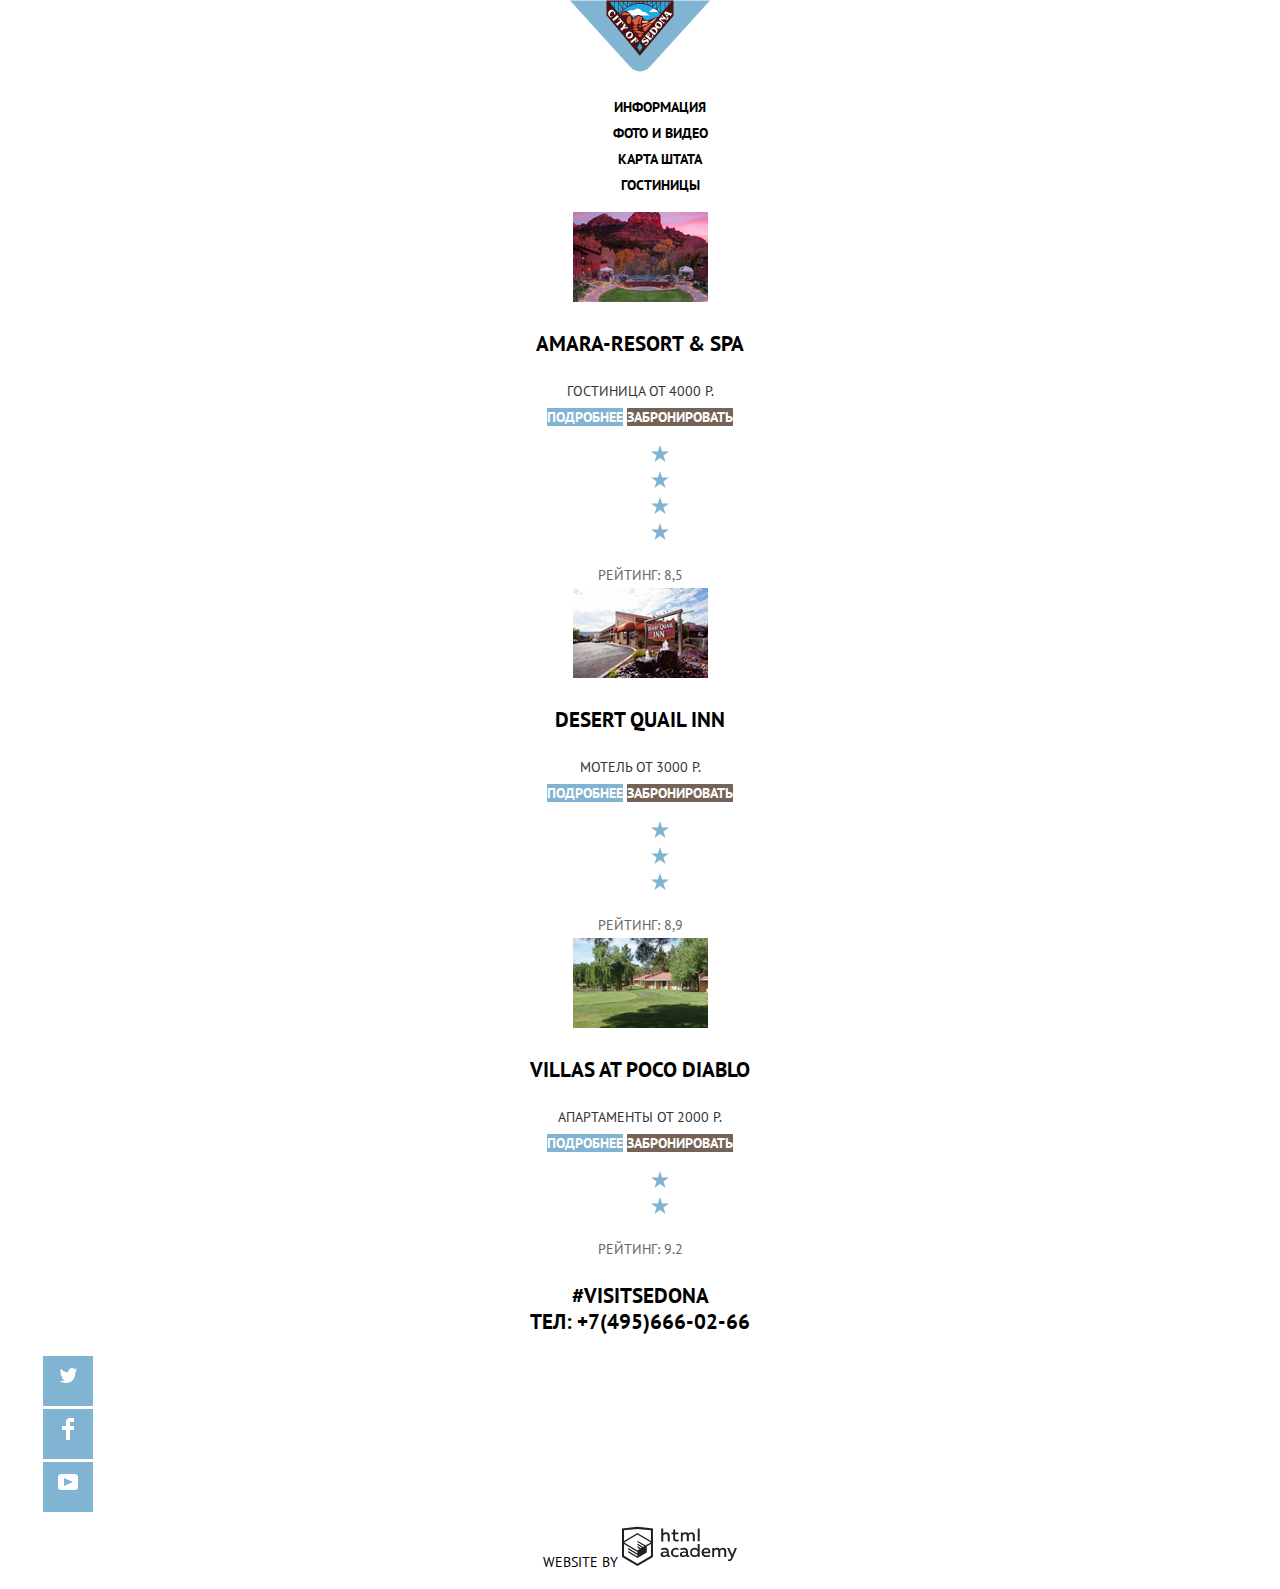
==== inner.html @ 113124f6 "Проба пера в стилях 4" ====
<!DOCTYPE html>
<html lang="ru">

<head>
  <meta charset="utf-8">
  <title>HTML Academy: Седона</title>
    <link href="https://fonts.googleapis.com/css?family=PT+Sans:400,700&display=swap&subset=cyrillic" rel="stylesheet">
    <link href="css/normalize.css" rel="stylesheet">
    <link href="css/style.css" rel="stylesheet">
</head>

<body class="hotels">
  <div>
    <!--Ограничение страницы по ширине и специального оформления-->
    <header>
      <nav class="navigation">
        <a href="index.html"><img src="img/logo-sedona.svg" width="140" height="72" alt="Логотип Седона"></a>
        <ul class="list-navigation">
          <li><a href="#">Информация</a></li>
          <li><a href="#">Фото и видео</a></li>
          <li><a href="#">Карта штата</a></li>
          <li><a href="">Гостиницы</a></li>
        </ul>
      </nav>
    </header>
    <main>
      <div>
        <article>
          <div>
            <img src="img/amara.jpg" width="135" height="90" alt="Amara-resort & spa">
          </div>
          <div>
            <h3 class="list-navigation name-size"><a href="#">Amara-resort & spa</a></h3>
            <div class="color-list">
              <span class="view">Гостиница</span>
              <span class="view">от 4000 Р.</span>
            </div>
            <div>
              <a href="" class="button results-button">Подробнее</a>
              <a href="" class="button brown-button results-button">Забронировать</a>
            </div>
          </div>
          <div>
            <ul class="stars">
              <li><img src="img/star.svg" width="18" height="17" alt="Звезда"></li>
              <li><img src="img/star.svg" width="18" height="17" alt="Звезда"></li>
              <li><img src="img/star.svg" width="18" height="17" alt="Звезда"></li>
              <li><img src="img/star.svg" width="18" height="17" alt="Звезда"></li>
            </ul>
            <span class="rating">Рейтинг: <span>8,5</span></span>
          </div>
        </article>
        <article>
          <div>
            <img src="img/desert.jpg" width="135" height="90" alt="Desert quail inn">
          </div>
          <div>
            <h3 class="list-navigation name-size"><a href="#">Desert quail inn</a></h3>
            <div class="color-list">
              <span class="view">Мотель</span>
              <span class="view">от 3000 Р.</span>
            </div>
            <div>
              <a href="" class="button results-button">Подробнее</a>
              <a href="" class="button brown-button results-button">Забронировать</a>
            </div>
          </div>
          <div>
            <ul class="stars">
              <li><img src="img/star.svg" width="18" height="17" alt="Звезда"></li>
              <li><img src="img/star.svg" width="18" height="17" alt="Звезда"></li>
              <li><img src="img/star.svg" width="18" height="17" alt="Звезда"></li>
            </ul>
            <span class="rating">Рейтинг: <span>8,9</span></span>
          </div>
        </article>
        <article>
          <div>
            <img src="img/villas.jpg" width="135" height="90" alt="Villas at Poco Diablo">
          </div>
          <div>
            <h3 class="list-navigation name-size"><a href="#">Villas at Poco Diablo</a></h3>
            <div class="color-list">
              <span class="view">Апартаменты</span>
              <span class="view">от 2000 Р.</span>
            </div>
            <div>
              <a href="" class="button results-button">Подробнее</a>
              <a href="" class="button brown-button results-button">Забронировать</a>
            </div>
          </div>
          <div>
            <ul class="stars">
              <li><img src="img/star.svg" width="18" height="17" alt="Звезда"></li>
              <li><img src="img/star.svg" width="18" height="17" alt="Звезда"></li>
            </ul>
            <span class="rating">Рейтинг: <span>9.2</span></span>
          </div>
        </article>
      </div>
    </main>
    <footer>
      <p class="main-footer">
        #Visitsedona<br>
        Тел: +7(495)666-02-66
      </p>
      <ul class ="social-footer">
        <li class="button-social"><a href=""><img src="img/twitter.svg" width="17" height="15" alt="Twitter"></a></li>
        <!--Twitter-->
        <li class="button-social"><a href=""><img src="img/fb-icon.svg" width="12" height="22" alt="Facebook"></a></li>
        <!--Facebook-->
        <li class="button-social"><a href=""><img src="img/youtube.svg" width="20" height="16" alt="YouTube"></a></li>
        <!--YouTube-->
      </ul>
      <p>
        Website by
        <a href="https://htmlacademy.ru/intensive/htmlcss"><img src="img/logo-htmlacademy.svg" width="115" height="41" alt="HTML Academy"></a>
      </p>
    </footer>
  </div>
</body>

</html>
---- css/style.css ----
body {
  margin: 0;
  padding: 0;

  font-family: "PT Sans", Arial, sans-serif;
  font-size: 14px;
  font-weight: normal;
  color: #000;
  line-height: 26px;
  text-align: center;
  text-transform: uppercase;




}
.background{
  background-color: #fff;
  background-image: url("../img/fon.jpg");
  background-position: top center;
  background-repeat: no-repeat;
}
a {
  text-decoration: none;
}

.button {
  color: #fff;
  text-transform: uppercase;

  border: none;
  background-color: #81b3d2;
}

.button:hover,
.button:focus {
  background-color: #669ec0;
}

.button:active {
  color: rgba(255, 255, 255, 0.3);

  background-color: #5496bd;
}

.navigation {
  font-weight: bold;

  background-color: #ffffff;
}

.list-navigation {
  list-style: none;
}

.list-navigation a {
  color: #000;
}

.list-navigation a:hover,
.list-navigation a:focus {
  color: #81b3d2;
}

.list-navigation a:active {
  color: rgba(0, 0, 0, 0.3);
}

.advantage-description {
  color: #333;
  background-color: #ffffff;
}

.main-description {
  color: #000;
  line-height: 26px;
  font-size: 21px;
  font-weight: bold;
}

.main-map {
  font-size: 30px;
  font-weight: bold;
  line-height: 36px;
}

.select-map {
  line-height: 24px;
  color: #333;
}

.button-map {
  font-size: 21px;
  font-weight: bold;
}
.button-size button {
    font: inherit;

 border: none;
 font-weight: bold;
 color: #a9a9a9;
}

.search-button-map {
  background-color: #766357;
}

.search-button-map:hover,
.search-button-map:focus {
  background-color: #604e43;
}

.search-button-map:active {
  color: rgba(255, 255, 255, 0.3);

  background-color: #503e33;
}

.search-form {
  font-weight: bold;
  text-align: left;
}

.search-form input {
  font: inherit;

  border: none;
  background-color: #f2f2f2;
}

.search-form input:hover {
  background-color: #ebebeb;
}

.search-form input:focus {
  outline: none;
  border: 2px solid #e5e5e5;

  background-color: #fff;
}


 .social-footer {
    text-align: center;
}
.social-footer img{
    vertical-align: middle;
}
  .social-footer ul {
    list-style: none;
}

.button-social {
  width: 40px;
  height: 40px;
  margin: 3px;
  padding: 5px;

  list-style: none;
  color: #ffffff;
  background-color: #81b3d2;
}

.button-social:hover {
 background-color: #669ec0;
}
.button-social:active {
 background-color: #5496bd;
 color: #88b6d1;
}

.main-footer{
  font-size: 21px;
  font-weight: bold;
}


/* Каталог */

.hotels {
  background-color: #ffffff;
  background-image: none;
}

.rating {
  color: #666666;
}

.results-button {
  font-weight: bold;
  line-height: 21px;
}

.brown-button {
  background-color: #766357;
}

.brown-button:hover,
.brown-button:focus {
  background-color: #604e43;
}

.brown-button:active {
  color: rgba(255, 255, 255, 0.3);

  background-color: #503e33;
}

.stars {
  list-style: none;
}

.name-size {
  font-size: 21px;
  font-weight: bold;
}

.view {
  color: #333333;
}
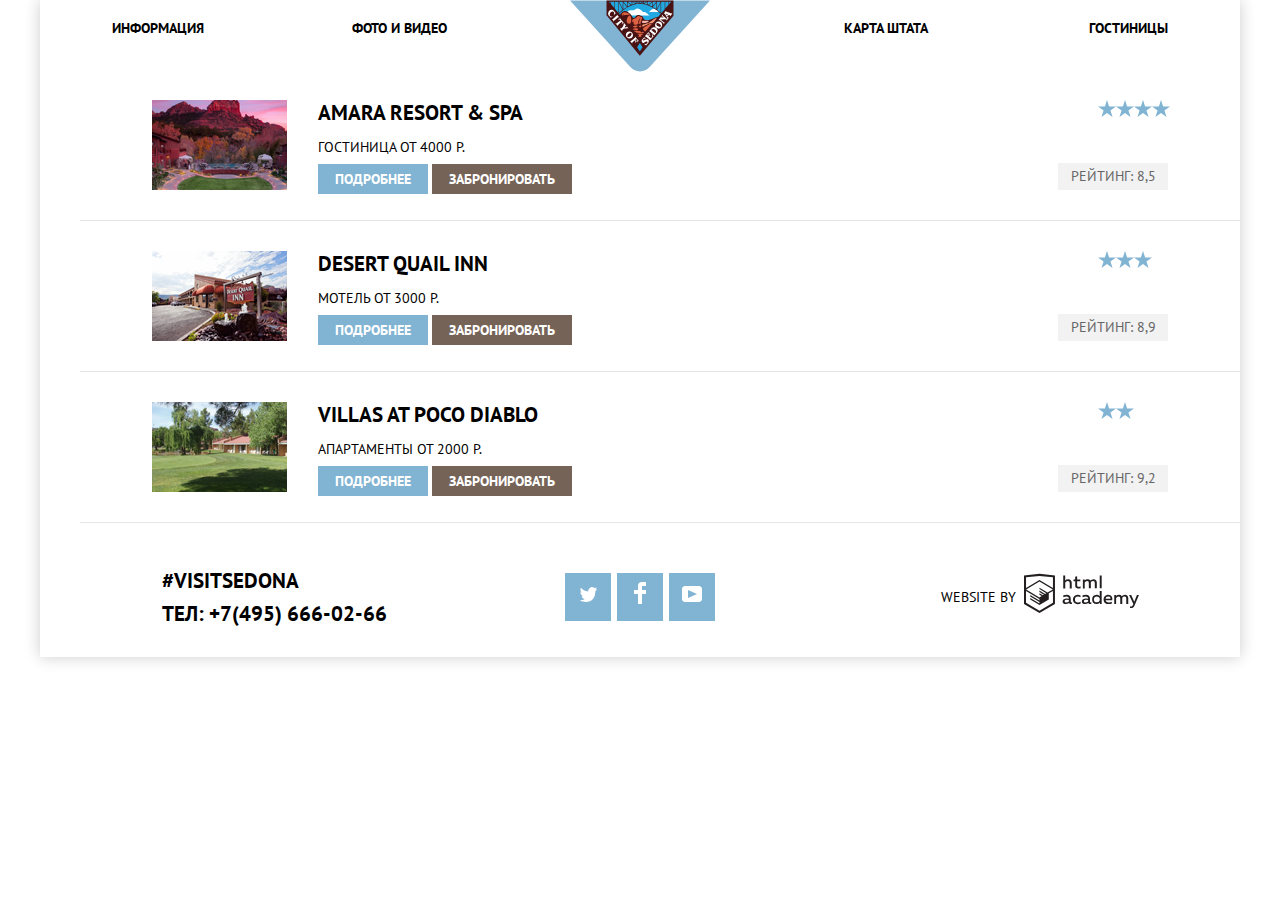
==== commit 4eb3a010: "Пробо пера в сетке" ====
--- a/inner.html
+++ b/inner.html
@@ -9,102 +9,121 @@
     <link href="css/style.css" rel="stylesheet">
 </head>
 
-<body class="hotels">
-  <div>
+<body>
+  <div class="container">
     <!--Ограничение страницы по ширине и специального оформления-->
-    <header>
+    <header class="main-header">
       <nav class="navigation">
-        <a href="index.html"><img src="img/logo-sedona.svg" width="140" height="72" alt="Логотип Седона"></a>
+        <a class="header-logo" href="index.html">
+          <img src="img/logo-sedona.svg" width="140" height="72" alt="Логотип Седона">
+        </a>
         <ul class="list-navigation">
-          <li><a href="#">Информация</a></li>
-          <li><a href="#">Фото и видео</a></li>
-          <li><a href="#">Карта штата</a></li>
-          <li><a href="">Гостиницы</a></li>
+          <li class="navigation-item"><a href="#">Информация</a></li>
+          <li class="navigation-item"><a href="#">Фото и видео</a></li>
+          <li class="navigation-item navigation-item__right"><a href="#">Карта штата</a></li>
+          <li class="navigation-item navigation-item__right"><a href="">Гостиницы</a></li>
         </ul>
       </nav>
     </header>
-    <main>
-      <div>
-        <article>
-          <div>
-            <img src="img/amara.jpg" width="135" height="90" alt="Amara-resort & spa">
-          </div>
-          <div>
-            <h3 class="list-navigation name-size"><a href="#">Amara-resort & spa</a></h3>
-            <div class="color-list">
-              <span class="view">Гостиница</span>
-              <span class="view">от 4000 Р.</span>
-            </div>
-            <div>
-              <a href="" class="button results-button">Подробнее</a>
-              <a href="" class="button brown-button results-button">Забронировать</a>
-            </div>
-          </div>
-          <div>
-            <ul class="stars">
-              <li><img src="img/star.svg" width="18" height="17" alt="Звезда"></li>
-              <li><img src="img/star.svg" width="18" height="17" alt="Звезда"></li>
-              <li><img src="img/star.svg" width="18" height="17" alt="Звезда"></li>
-              <li><img src="img/star.svg" width="18" height="17" alt="Звезда"></li>
-            </ul>
-            <span class="rating">Рейтинг: <span>8,5</span></span>
-          </div>
-        </article>
-        <article>
-          <div>
-            <img src="img/desert.jpg" width="135" height="90" alt="Desert quail inn">
-          </div>
-          <div>
-            <h3 class="list-navigation name-size"><a href="#">Desert quail inn</a></h3>
-            <div class="color-list">
-              <span class="view">Мотель</span>
-              <span class="view">от 3000 Р.</span>
-            </div>
-            <div>
-              <a href="" class="button results-button">Подробнее</a>
-              <a href="" class="button brown-button results-button">Забронировать</a>
-            </div>
-          </div>
-          <div>
-            <ul class="stars">
-              <li><img src="img/star.svg" width="18" height="17" alt="Звезда"></li>
-              <li><img src="img/star.svg" width="18" height="17" alt="Звезда"></li>
-              <li><img src="img/star.svg" width="18" height="17" alt="Звезда"></li>
-            </ul>
-            <span class="rating">Рейтинг: <span>8,9</span></span>
-          </div>
-        </article>
-        <article>
-          <div>
-            <img src="img/villas.jpg" width="135" height="90" alt="Villas at Poco Diablo">
-          </div>
-          <div>
-            <h3 class="list-navigation name-size"><a href="#">Villas at Poco Diablo</a></h3>
-            <div class="color-list">
-              <span class="view">Апартаменты</span>
-              <span class="view">от 2000 Р.</span>
-            </div>
-            <div>
-              <a href="" class="button results-button">Подробнее</a>
-              <a href="" class="button brown-button results-button">Забронировать</a>
-            </div>
-          </div>
-          <div>
-            <ul class="stars">
-              <li><img src="img/star.svg" width="18" height="17" alt="Звезда"></li>
-              <li><img src="img/star.svg" width="18" height="17" alt="Звезда"></li>
-            </ul>
-            <span class="rating">Рейтинг: <span>9.2</span></span>
-          </div>
-        </article>
-      </div>
-    </main>
-    <footer>
-      <p class="main-footer">
-        #Visitsedona<br>
-        Тел: +7(495)666-02-66
-      </p>
-      <ul class ="social-footer">
+
+    <main class="hotels-main">
+
+      <section class="hotels">
+          <ul class="hotel-list">
+            <li class="hotel-item">
+              <div class="hotel-info-left">
+                <img src="img/amara.jpg" width="135" height="90" alt="Фото гостиницы «Amara Resort & Spa»">
+                <div class="hotel-item-info">
+                  <a class="hotel-name" href="#">
+                    <h3 class="hotel-item-head">Amara Resort & Spa</h3>
+                  </a>
+                  <div class="hotel-item-details">
+                    <span class="hotel-type">Гостиница <span>От 4000 Р.</span></span>
+
+                  </div>
+                  <div class="hotel-item-btns">
+                    <a class="hotel-details" href="#">Подробнее</a>
+                    <a class="hotel-book" href="#">Забронировать</a>
+                  </div>
+                </div>
+              </div>
+              <div class="hotel-item-rate">
+                <div class="star-range star-ammount_four">
+                  <ul class="stars">
+                    <li><img src="img/star.svg" width="18" height="17" alt="Звезда"></li>
+                    <li><img src="img/star.svg" width="18" height="17" alt="Звезда"></li>
+                    <li><img src="img/star.svg" width="18" height="17" alt="Звезда"></li>
+                    <li><img src="img/star.svg" width="18" height="17" alt="Звезда"></li>
+                  </ul>
+                </div>
+                <span class="raiting">Рейтинг: 8,5</span>
+              </div>
+            </li>
+            <li class="hotel-item">
+              <div class="hotel-info-left">
+                <img src="img/desert.jpg" width="135" height="90" alt="Фото мотеля «Desert Quail Inn»">
+                <div class="hotel-item-info">
+                  <a class="hotel-name" href="hotel-info/desert-quail-inn.html">
+                    <h3 class="hotel-item-head">Desert Quail Inn</h3>
+                  </a>
+                  <div class="hotel-item-details">
+                    <span class="hotel-type">Мотель <span>От 3000 Р.</span></span>
+
+                  </div>
+                  <div class="hotel-item-btns">
+                    <a class="hotel-details" href="hotel-info/desert-quail-inn.html">Подробнее</a>
+                    <a class="hotel-book" href="hotel-booking.html">Забронировать</a>
+                  </div>
+                </div>
+              </div>
+              <div class="hotel-item-rate">
+                <div class="star-range star-ammount_three">
+                  <ul class="stars">
+                    <li><img src="img/star.svg" width="18" height="17" alt="Звезда"></li>
+                    <li><img src="img/star.svg" width="18" height="17" alt="Звезда"></li>
+                    <li><img src="img/star.svg" width="18" height="17" alt="Звезда"></li>
+                  </ul>
+                </div>
+                <span class="raiting">Рейтинг: 8,9</span>
+              </div>
+            </li>
+            <li class="hotel-item">
+              <div class="hotel-info-left">
+                <img src="img/villas.jpg" width="135" height="90" alt="Фото мотеля «Villas at Poco Diablo»">
+                <div class="hotel-item-info">
+                  <a class="hotel-name" href="hotel-info/villas-at-poco-diablo.html">
+                    <h3 class="hotel-item-head">Villas at Poco Diablo</h3>
+                  </a>
+                  <div class="hotel-item-details">
+                    <span class="hotel-type">Апартаменты <span>От 2000 Р.</span></span>
+
+                  </div>
+                  <div class="hotel-item-btns">
+                    <a class="hotel-details" href="hotel-info/villas-at-poco-diablo.html">Подробнее</a>
+                    <a class="hotel-book" href="hotel-booking.html">Забронировать</a>
+                  </div>
+                </div>
+              </div>
+              <div class="hotel-item-rate">
+                <div class="star-range star-ammount_two">
+                  <ul class="stars">
+                    <li><img src="img/star.svg" width="18" height="17" alt="Звезда"></li>
+                    <li><img src="img/star.svg" width="18" height="17" alt="Звезда"></li>
+                  </ul>
+                </div>
+                <span class="raiting">Рейтинг: 9,2</span>
+              </div>
+            </li>
+          </ul>
+        </section>
+      </main>
+
+    <footer class="main-footer">
+      <div class="main-footer-item main-footer-contacts">
+          <span class="footer-hashtag">#visitSEDONA</span>
+          <p class="footer-text">Тел: +7(495) 666-02-66</p>
+        </div>
+      <ul class="main-footer-item main-footer-social">
         <li class="button-social"><a href=""><img src="img/twitter.svg" width="17" height="15" alt="Twitter"></a></li>
         <!--Twitter-->
         <li class="button-social"><a href=""><img src="img/fb-icon.svg" width="12" height="22" alt="Facebook"></a></li>
@@ -112,10 +131,10 @@
         <li class="button-social"><a href=""><img src="img/youtube.svg" width="20" height="16" alt="YouTube"></a></li>
         <!--YouTube-->
       </ul>
-      <p>
-        Website by
-        <a href="https://htmlacademy.ru/intensive/htmlcss"><img src="img/logo-htmlacademy.svg" width="115" height="41" alt="HTML Academy"></a>
-      </p>
+      <div class="main-footer-item">
+        <p>Website by</p>
+        <a href="https://htmlacademy.ru/intensive/htmlcss"><img class="creator-logo" src="img/logo-htmlacademy.svg" width="115" height="41" alt="HTML Academy"></a>
+      </div>
     </footer>
   </div>
 </body>
--- a/css/style.css
+++ b/css/style.css
@@ -9,48 +9,111 @@
   line-height: 26px;
   text-align: center;
   text-transform: uppercase;
-
-
-
-
-}
+}
+
+*,
+*::before,
+*::after {
+ box-sizing: border-box;
+}
+
+.visually-hidden,
+.visually-hidden:not(:focus):not(:active),
+input[type="radio"].visually-hidden,
+input[type="checkbox"].visually-hidden {
+  position: absolute;
+
+  width: 1px;
+  height: 1px;
+  margin: -1px;
+  border: 0;
+  padding: 0;
+
+  clip-path: inset(100%);
+  clip: rect(0 0 0 0);
+  overflow: hidden;
+}
+
 .background{
+  position: relative;
+  width: 1200px;
+  height: 510px;
+  padding-top: 76px;
+  margin-bottom: 52px;
+  text-align: center;
   background-color: #fff;
   background-image: url("../img/fon.jpg");
   background-position: top center;
   background-repeat: no-repeat;
 }
+
+.background::after {
+  content: """";
+  position: absolute;
+  bottom: -4px;
+  left: 0px;
+
+  width: 1200px;
+  height: 60px;
+  background-image: url("../img/intro-mask1.svg");
+}
 a {
   text-decoration: none;
 }
 
-.button {
-  color: #fff;
+button.search-form-btn {
+  min-height: 58px;
+  padding: 16px;
+  margin-top: 54px;
+  outline: 0;
+  font-size: 21px;
+  line-height: 26px;
   text-transform: uppercase;
-
+  font-weight: bold;
   border: none;
+  color: #ffffff;
   background-color: #81b3d2;
 }
 
-.button:hover,
-.button:focus {
+button.search-form-btn:hover {
   background-color: #669ec0;
 }
-
-.button:active {
+button.search-form-btn:active,
+button.search-form-btn:focus {
   color: rgba(255, 255, 255, 0.3);
-
   background-color: #5496bd;
 }
 
 .navigation {
-  font-weight: bold;
-
+  min-height: 56px;
+  margin: 0;
+  padding: 0;
+  text-transform: uppercase;
+  font-weight: bold;
   background-color: #ffffff;
 }
 
 .list-navigation {
+  display: flex;
+  margin: 0;
+  padding: 0 72px;
+
   list-style: none;
+}
+
+.navigation-item {
+  width: 240px;
+  padding: 15px 0;
+
+  text-align: left;
+}
+
+.navigation-item:nth-child(2) {
+  margin-right: 96px;
+}
+
+.navigation-item__right {
+  text-align: right;
 }
 
 .list-navigation a {
@@ -66,35 +129,53 @@
   color: rgba(0, 0, 0, 0.3);
 }
 
+.main-index {
+  text-align: center;
+
+  background-color: #ffffff;
+}
+
 .advantage-description {
   color: #333;
   background-color: #ffffff;
+  margin-bottom: 60px;
 }
 
 .main-description {
-  color: #000;
-  line-height: 26px;
+  width: 636px;
+  margin: 0 auto 27px;
+  padding: 0 15px;
+  text-align: center;
+  text-transform: uppercase;
+  color: #000000;
+  line-height: 21px;
   font-size: 21px;
   font-weight: bold;
+}
+
+.text-features {
+  margin-bottom: 58px;
 }
 
 .main-map {
   font-size: 30px;
   font-weight: bold;
   line-height: 36px;
+  text-align: center;
+  text-transform: uppercase;
+  color: #000000;
+  background-color: #ffffff;
 }
 
 .select-map {
   line-height: 24px;
   color: #333;
-}
-
-.button-map {
-  font-size: 21px;
-  font-weight: bold;
-}
+  margin-bottom: 52px;
+}
+
+
 .button-size button {
-    font: inherit;
+font: inherit;
 
  border: none;
  font-weight: bold;
@@ -102,7 +183,18 @@
 }
 
 .search-button-map {
+  width: 568px;
+  padding: 30px 0;
+
+  font-size: 21px;
+  line-height: 26px;
+  font-family: "PT Sans", Arial, sans-serif;
+  font-weight: bold;
+  text-transform: uppercase;
+
+  color: #ffffff;
   background-color: #766357;
+  border: none;
 }
 
 .search-button-map:hover,
@@ -117,13 +209,58 @@
 }
 
 .search-form {
-  font-weight: bold;
-  text-align: left;
-}
+  color: #000000;
+  font-weight: bold;
+
+  background-color: #ffffff;
+  box-shadow: 0 7px 15px 0px rgba(0, 1, 1, 0.15);
+
+  display: flex;
+  flex-direction: column;
+  width: 568px;
+  min-height: 395px;
+  margin: 0 auto;
+  padding: 55px;
+}
+
+.form-item-wrapper {
+  display: flex;
+  justify-content: space-between;
+  align-items: center;
+  margin-bottom: 29px;
+}
+
+.form-item-wrapper:last-of-type {
+  margin-bottom: 0;
+}
+
+.form-persons-wrapper {
+  display: flex;
+  justify-content: space-between;
+  align-items: center;
+  width: 226px;
+}
+
+.persons-wrapper-children {
+  width: 180px;
+}
+
+.hotel-date,
+.hotel-persons {
+  width: 346px;
+  min-height: 38px;
+  padding: 6px 12px;
+}
+
+.hotel-persons {
+  width: 114px;
+
+  text-align: center;
+}
+
 
 .search-form input {
   font: inherit;
-
   border: none;
   background-color: #f2f2f2;
 }
@@ -139,74 +276,291 @@
   background-color: #fff;
 }
 
-
- .social-footer {
-    text-align: center;
-}
-.social-footer img{
-    vertical-align: middle;
-}
-  .social-footer ul {
-    list-style: none;
-}
+.index-search__minus-btn {
+  position: absolute;
+  left: 14px;
+
+  margin: 0;
+  padding: 0;
+  border: 0;
+
+  line-height: 33px;
+  font-size: 37px;
+  letter-spacing: -2px;
+  color: #a9a9a9;
+  background: transparent;
+}
+
+.index-search__plus-btn {
+  position: absolute;
+  right: 14px;
+
+  margin: 0;
+  padding: 0;
+  border: 0;
+
+  line-height: 37px;
+  font-weight: bold;
+  font-size: 22px;
+  letter-spacing: -2px;
+  color: #a9a9a9;
+  background: transparent;
+}
+
+.index-search__minus-btn:hover,
+.index-search__minus-btn:focus,
+.index-search__plus-btn:hover,
+.index-search__plus-btn:focus {
+  color: #000000;
+
+  outline: none;
+  cursor: pointer;
+}
+
+.index-search__guests {
+  position: relative;
+}
+
+.index-search__minus-btn:active,
+.index-search__plus-btn:active {
+  color: #81b3d2;
+}
+
 
 .button-social {
-  width: 40px;
-  height: 40px;
-  margin: 3px;
-  padding: 5px;
-
-  list-style: none;
-  color: #ffffff;
+  display: flex;
+  justify-content: center;
+  align-items: center;
+  width: 46px;
+  height: 48px;
+  margin-right: 6px;
+
   background-color: #81b3d2;
+}
+
+.button-social:last-child {
+ margin: 0;
 }
 
 .button-social:hover {
  background-color: #669ec0;
 }
+
 .button-social:active {
  background-color: #5496bd;
  color: #88b6d1;
 }
 
+.button-social:active img {
+  opacity: 30%;
+}
+
 .main-footer{
+ display: flex;
+  justify-content: space-between;
+  align-items: center;
+  min-height: 120px;
+
+  color: #000000;
+
+  background-color: rgba(255, 255, 255, 0.9);
+}
+
+.main-footer-item {
+  display: flex;
+  justify-content: center;
+  align-items: center;
+  width: 400px;
+}
+
+.main-footer-contacts {
+  flex-direction: column;
+  align-items: baseline;
+  padding-left: 122px;
+}
+
+.footer-hashtag,
+.footer-text {
+  padding: 0;
+  margin: 0;
+
   font-size: 21px;
-  font-weight: bold;
-}
-
+  line-height: 33px;
+  font-weight: bold;
+}
+
+
+.main-footer-social {
+  margin: 0;
+  padding: 0;
+
+  list-style: none;
+}
+
+.creator-logo {
+  fill: #000000;
+  width: 115px;
+  height: 41px;
+  margin-left: 8px;
+}
+
+.creator-logo:hover,
+.creator-logo:focus {
+  fill: #81b3d2;
+}
+
+.creator-logo:active{
+  fill: #bdbbbc;
+}
 
 /* Каталог */
 
+
+.hotel-info-left {
+  display: flex;
+  justify-content: space-between;
+
+  width: 710px;
+}
+
+.hotel-item {
+  display: flex;
+  justify-content:space-between;
+  align-items: flex-start;
+  min-height: 150px;
+  padding: 30px 72px;
+
+  font-size: 14px;
+  line-height: 21px;
+
+  border-bottom: 1px solid #e5e5e5;
+  background-color: #ffffff;
+}
+
+.hotel-item-btns{
+  position: relative;
+  left: -145px;
+
+}
+
+.hotel-item-info {
+  display: flex;
+  flex-direction: column;
+  justify-content: space-between;
+  width: 544px;
+  min-height: 90px;
+}
+
+.hotel-item {
+  display: flex;
+  justify-content:space-between;
+  align-items: flex-start;
+  min-height: 150px;
+  padding: 30px 72px;
+
+  font-size: 14px;
+  line-height: 21px;
+
+  border-bottom: 1px solid #e5e5e5;
+  background-color: #ffffff;
+}
+
 .hotels {
   background-color: #ffffff;
   background-image: none;
 }
 
-.rating {
+.hotel-name,
+.hotel-item-head {
+  width: 100%;
+  margin: 0;
+  padding: 0;
+  display: flex;
+  font-size: 21px;
+  line-height: 26px;
+  color: #000000;
+  font-weight: bold;
+
+}
+
+.hotel-name:hover,
+.hotel-item-head:hover {
+  color: #81b3d2;
+}
+
+.hotel-name:active,
+.hotel-item-head:active {
+  color: rgba(0, 0, 0, 0.3);
+}
+
+.hotel-item-details {
+  width: 100%;
+  display: flex;
+}
+
+
+.hotel-details,
+.hotel-book {
+  width: 110px;
+  padding: 6px 17px;
+  font-size: 14px;
+  line-height: 21px;
+  color: #ffffff;
+  font-weight: bold;
+
+  background-color: #81b3d2;
+}
+
+
+.hotel-details:hover {
+  background-color: #669ec0;
+}
+
+.hotel-details:active {
+  color: rgba(255, 255, 255, 0.3);
+
+  background-color: #5496bd;
+}
+
+.hotel-book {
+  width: 142px;
+  background-color: #766357;
+}
+
+.hotel-book:hover {
+  background-color: #604e43;
+}
+
+.hotel-book:active {
+  color: rgba(255, 255, 255, 0.3);
+
+  background-color: #503e33;
+}
+
+.hotel-item-rate {
+  display: flex;
+  flex-direction: column;
+  justify-content: space-between;
+  width: 110px;
+  height: 90px;
+}
+
+.raiting {
+  width: 110px;
+  min-height: 27px;
+  padding: 3px 0;
+
+  font-size: 14px;
+  line-height: 21px;
+  text-align: center;
   color: #666666;
-}
-
-.results-button {
-  font-weight: bold;
-  line-height: 21px;
-}
-
-.brown-button {
-  background-color: #766357;
-}
-
-.brown-button:hover,
-.brown-button:focus {
-  background-color: #604e43;
-}
-
-.brown-button:active {
-  color: rgba(255, 255, 255, 0.3);
-
-  background-color: #503e33;
-}
+
+  background-color: #f2f2f2;
+}
+
 
 .stars {
+  display: flex;
   list-style: none;
 }
 
@@ -218,3 +572,22 @@
 .view {
   color: #333333;
 }
+
+.container {
+  width: 1200px;
+  margin: 0 auto;
+  background-color: #ffffff;
+  box-shadow: 0 0 15px rgba(0, 1, 1, 0.2);
+}
+
+
+.header-logo {
+  position: absolute;
+  left: 50%;
+  transform: translateX(-50%);
+  z-index: 1;
+}
+
+.main-header {
+  position: relative;
+}
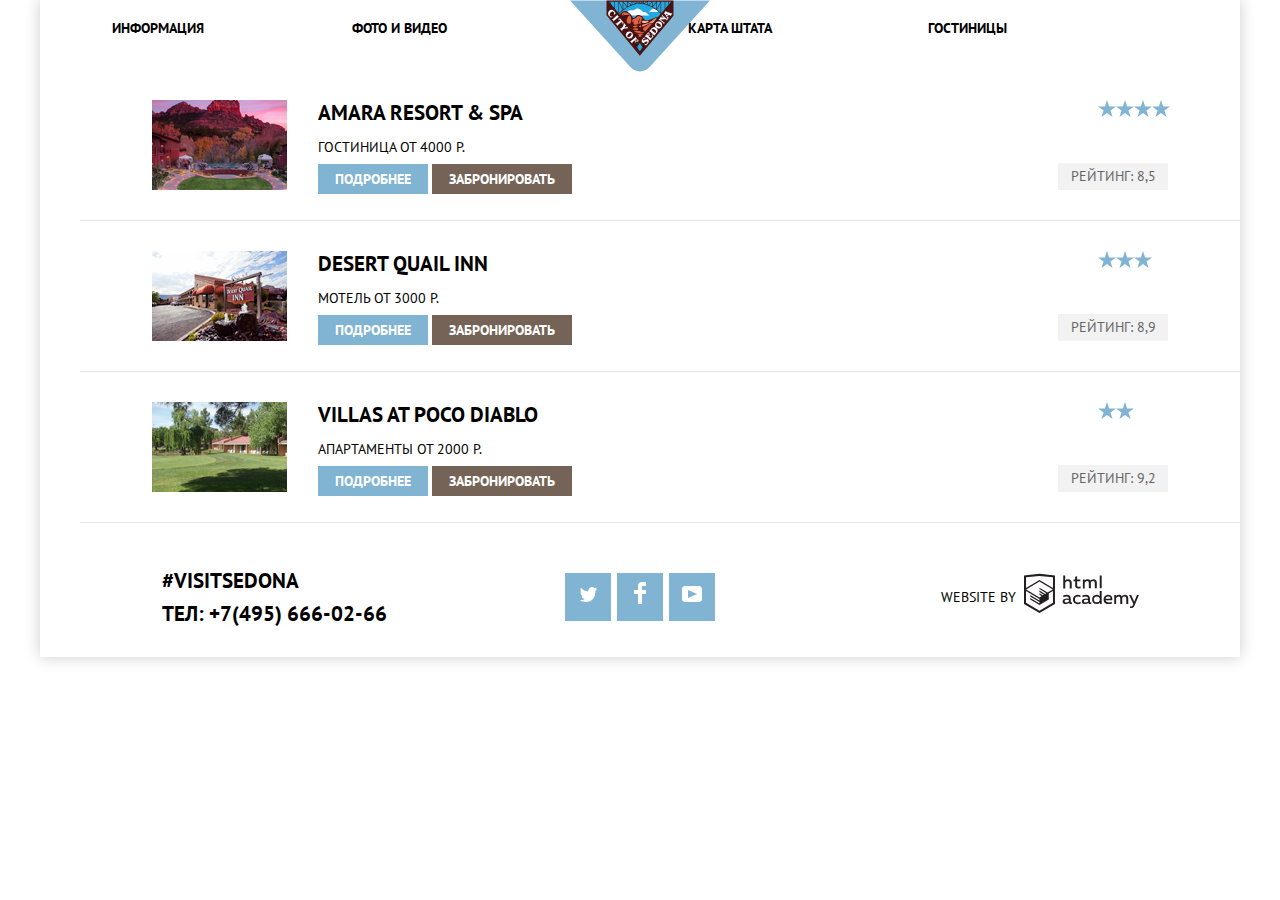
==== commit 9aded61d: "Предварительная проба пера в сетке 2" ====
--- a/inner.html
+++ b/inner.html
@@ -20,8 +20,8 @@
         <ul class="list-navigation">
           <li class="navigation-item"><a href="#">Информация</a></li>
           <li class="navigation-item"><a href="#">Фото и видео</a></li>
-          <li class="navigation-item navigation-item__right"><a href="#">Карта штата</a></li>
-          <li class="navigation-item navigation-item__right"><a href="">Гостиницы</a></li>
+          <li class="navigation-item"><a href="#">Карта штата</a></li>
+          <li class="navigation-item"><a href="">Гостиницы</a></li>
         </ul>
       </nav>
     </header>
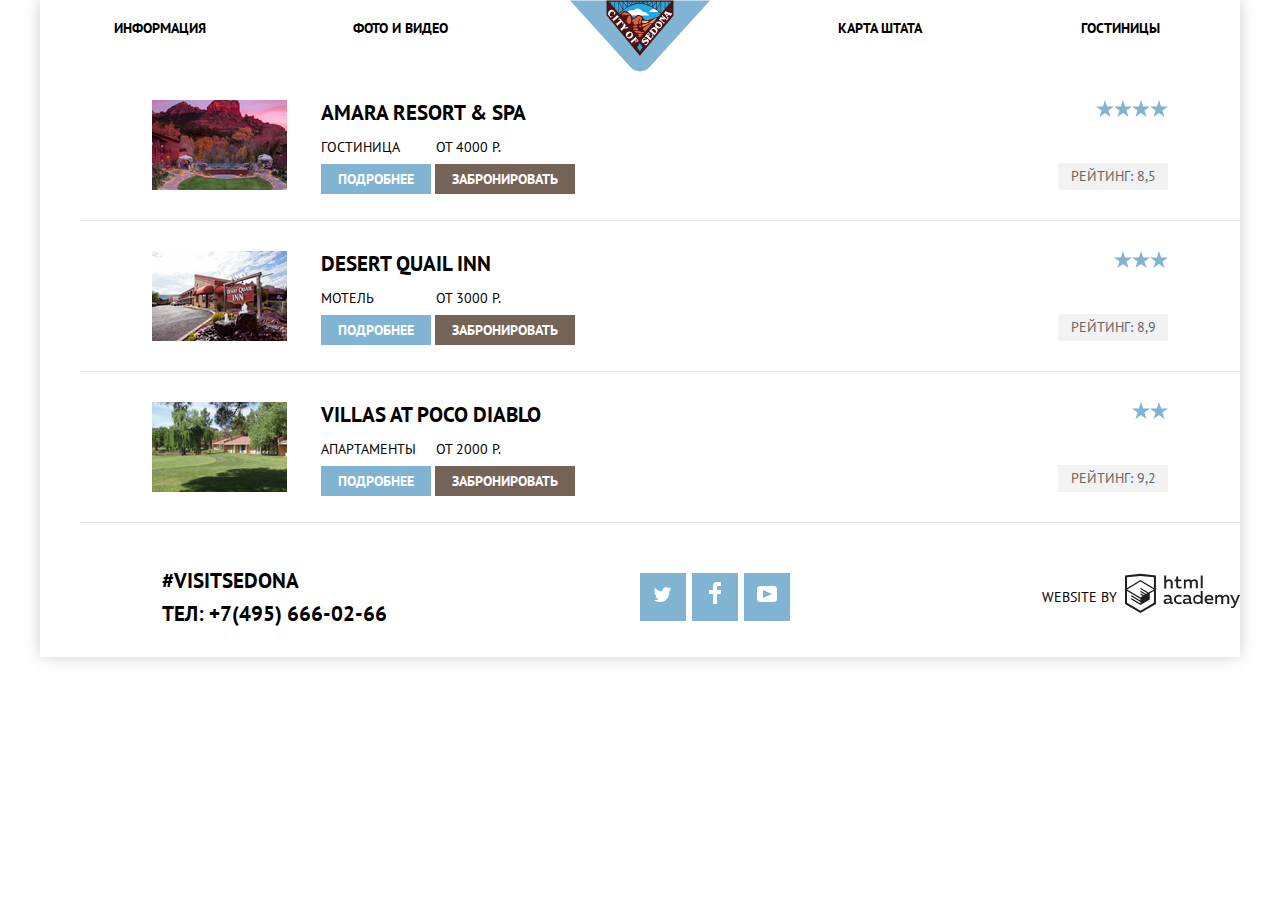
==== commit 9a5a1f1f: "Правки в сетке и дополнительные вопросы" ====
--- a/inner.html
+++ b/inner.html
@@ -38,8 +38,8 @@
                     <h3 class="hotel-item-head">Amara Resort & Spa</h3>
                   </a>
                   <div class="hotel-item-details">
-                    <span class="hotel-type">Гостиница <span>От 4000 Р.</span></span>
-
+                    <span class="hotel-diversity">Гостиница</span>
+                    <span class="hotel-price">От 4000 Р.</span>
                   </div>
                   <div class="hotel-item-btns">
                     <a class="hotel-details" href="#">Подробнее</a>
@@ -67,8 +67,8 @@
                     <h3 class="hotel-item-head">Desert Quail Inn</h3>
                   </a>
                   <div class="hotel-item-details">
-                    <span class="hotel-type">Мотель <span>От 3000 Р.</span></span>
-
+                    <span class="hotel-diversity">Мотель </span>
+                    <span class="hotel-price">От 3000 Р.</span>
                   </div>
                   <div class="hotel-item-btns">
                     <a class="hotel-details" href="hotel-info/desert-quail-inn.html">Подробнее</a>
@@ -95,8 +95,8 @@
                     <h3 class="hotel-item-head">Villas at Poco Diablo</h3>
                   </a>
                   <div class="hotel-item-details">
-                    <span class="hotel-type">Апартаменты <span>От 2000 Р.</span></span>
-
+                    <span class="hotel-diversity">Апартаменты</span>
+                    <span class="hotel-price">От 2000 Р.</span>
                   </div>
                   <div class="hotel-item-btns">
                     <a class="hotel-details" href="hotel-info/villas-at-poco-diablo.html">Подробнее</a>
--- a/css/style.css
+++ b/css/style.css
@@ -48,13 +48,13 @@
 }
 
 .background::after {
-  content: """";
+  content: "";
   position: absolute;
-  bottom: -4px;
+  bottom: 0;
   left: 0px;
 
-  width: 1200px;
-  height: 60px;
+  width: 100%;
+  height: 57px;
   background-image: url("../img/intro-mask1.svg");
 }
 a {
@@ -96,7 +96,7 @@
 .list-navigation {
   display: flex;
   margin: 0;
-  padding: 0 72px;
+  padding: 0;
 
   list-style: none;
 }
@@ -105,15 +105,11 @@
   width: 240px;
   padding: 15px 0;
 
-  text-align: left;
+  text-align: center;
 }
 
 .navigation-item:nth-child(2) {
-  margin-right: 96px;
-}
-
-.navigation-item__right {
-  text-align: right;
+  margin-right: 240px;
 }
 
 .list-navigation a {
@@ -360,7 +356,7 @@
   justify-content: space-between;
   align-items: center;
   min-height: 120px;
-
+  padding-left: 122px;
   color: #000000;
 
   background-color: rgba(255, 255, 255, 0.9);
@@ -370,13 +366,11 @@
   display: flex;
   justify-content: center;
   align-items: center;
-  width: 400px;
 }
 
 .main-footer-contacts {
   flex-direction: column;
   align-items: baseline;
-  padding-left: 122px;
 }
 
 .footer-hashtag,
@@ -418,9 +412,7 @@
 
 .hotel-info-left {
   display: flex;
-  justify-content: space-between;
-
-  width: 710px;
+
 }
 
 .hotel-item {
@@ -437,10 +429,9 @@
   background-color: #ffffff;
 }
 
-.hotel-item-btns{
+.hotel-item-btns {
   position: relative;
-  left: -145px;
-
+  text-align: left;
 }
 
 .hotel-item-info {
@@ -449,6 +440,7 @@
   justify-content: space-between;
   width: 544px;
   min-height: 90px;
+  padding-left: 5%;
 }
 
 .hotel-item {
@@ -498,6 +490,13 @@
   display: flex;
 }
 
+.hotel-diversity,
+.hotel-price{
+  width: 115px;
+    font-size: 14px;
+    line-height: 21px;
+    text-align: left;
+}
 
 .hotel-details,
 .hotel-book {
@@ -562,6 +561,7 @@
 .stars {
   display: flex;
   list-style: none;
+  justify-content: flex-end;
 }
 
 .name-size {
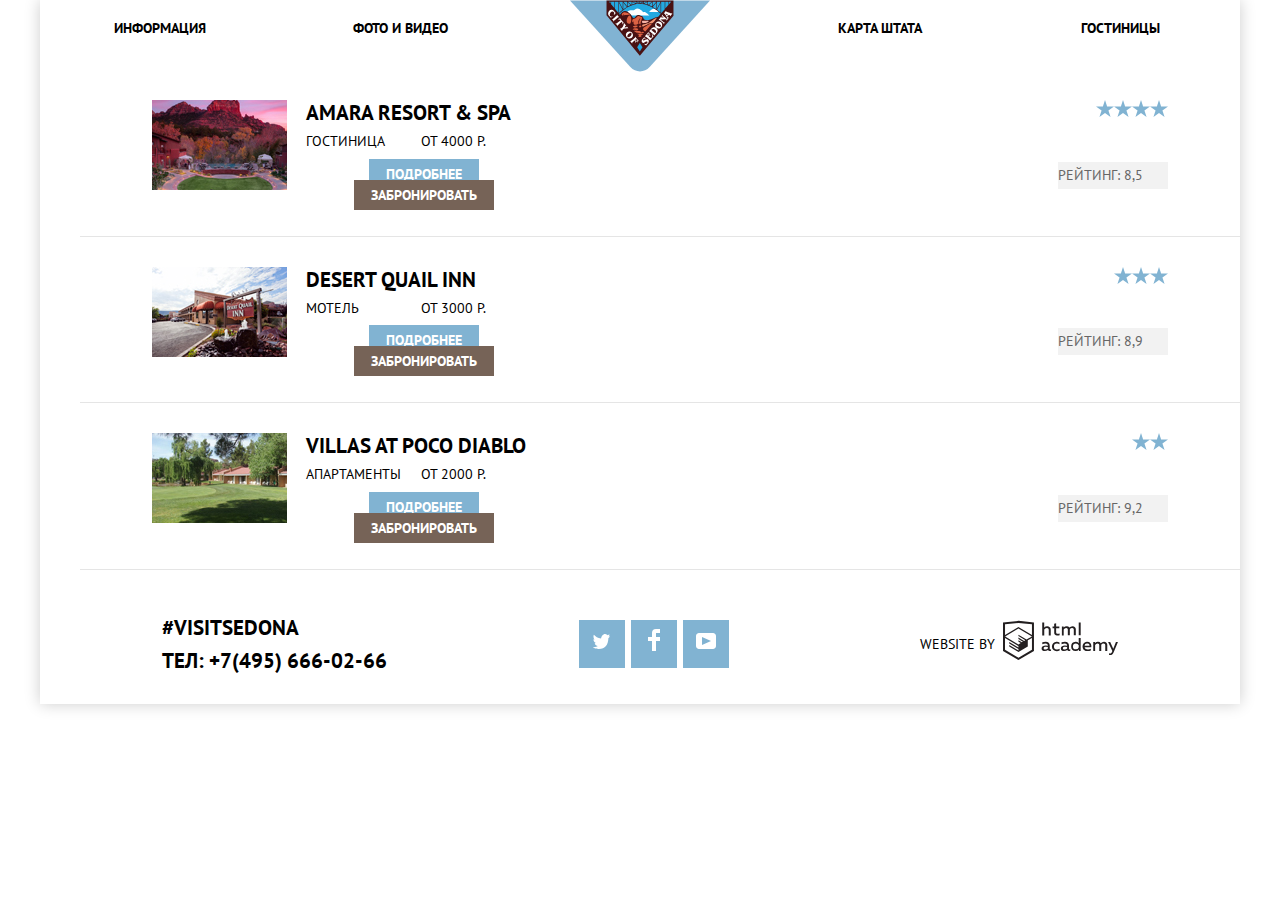
==== commit 2a6bb353: "Правки в сетке, проблема с рейтингом" ====
--- a/inner.html
+++ b/inner.html
@@ -34,7 +34,7 @@
               <div class="hotel-info-left">
                 <img src="img/amara.jpg" width="135" height="90" alt="Фото гостиницы «Amara Resort & Spa»">
                 <div class="hotel-item-info">
-                  <a class="hotel-name" href="#">
+                  <a href="#">
                     <h3 class="hotel-item-head">Amara Resort & Spa</h3>
                   </a>
                   <div class="hotel-item-details">
@@ -48,7 +48,7 @@
                 </div>
               </div>
               <div class="hotel-item-rate">
-                <div class="star-range star-ammount_four">
+                <div>
                   <ul class="stars">
                     <li><img src="img/star.svg" width="18" height="17" alt="Звезда"></li>
                     <li><img src="img/star.svg" width="18" height="17" alt="Звезда"></li>
@@ -63,7 +63,7 @@
               <div class="hotel-info-left">
                 <img src="img/desert.jpg" width="135" height="90" alt="Фото мотеля «Desert Quail Inn»">
                 <div class="hotel-item-info">
-                  <a class="hotel-name" href="hotel-info/desert-quail-inn.html">
+                  <a href="hotel-info/desert-quail-inn.html">
                     <h3 class="hotel-item-head">Desert Quail Inn</h3>
                   </a>
                   <div class="hotel-item-details">
@@ -91,7 +91,7 @@
               <div class="hotel-info-left">
                 <img src="img/villas.jpg" width="135" height="90" alt="Фото мотеля «Villas at Poco Diablo»">
                 <div class="hotel-item-info">
-                  <a class="hotel-name" href="hotel-info/villas-at-poco-diablo.html">
+                  <a href="hotel-info/villas-at-poco-diablo.html">
                     <h3 class="hotel-item-head">Villas at Poco Diablo</h3>
                   </a>
                   <div class="hotel-item-details">
--- a/css/style.css
+++ b/css/style.css
@@ -18,9 +18,7 @@
 }
 
 .visually-hidden,
-.visually-hidden:not(:focus):not(:active),
-input[type="radio"].visually-hidden,
-input[type="checkbox"].visually-hidden {
+.visually-hidden:not(:focus):not(:active) {
   position: absolute;
 
   width: 1px;
@@ -51,7 +49,7 @@
   content: "";
   position: absolute;
   bottom: 0;
-  left: 0px;
+  left: 0;
 
   width: 100%;
   height: 57px;
@@ -356,6 +354,7 @@
   justify-content: space-between;
   align-items: center;
   min-height: 120px;
+  padding-right: 122px;
   padding-left: 122px;
   color: #000000;
 
@@ -429,16 +428,12 @@
   background-color: #ffffff;
 }
 
-.hotel-item-btns {
-  position: relative;
-  text-align: left;
-}
+
 
 .hotel-item-info {
-  display: flex;
+  display: block;
   flex-direction: column;
   justify-content: space-between;
-  width: 544px;
   min-height: 90px;
   padding-left: 5%;
 }
@@ -462,11 +457,10 @@
   background-image: none;
 }
 
-.hotel-name,
 .hotel-item-head {
   width: 100%;
   margin: 0;
-  padding: 0;
+  padding-bottom: 5px;
   display: flex;
   font-size: 21px;
   line-height: 26px;
@@ -488,6 +482,7 @@
 .hotel-item-details {
   width: 100%;
   display: flex;
+  padding-bottom: 5%;
 }
 
 .hotel-diversity,
@@ -537,21 +532,21 @@
 }
 
 .hotel-item-rate {
-  display: flex;
-  flex-direction: column;
+  display:block;
   justify-content: space-between;
   width: 110px;
   height: 90px;
 }
 
 .raiting {
+  display: flex;
   width: 110px;
   min-height: 27px;
   padding: 3px 0;
-
+  text-align: center;
   font-size: 14px;
   line-height: 21px;
-  text-align: center;
+
   color: #666666;
 
   background-color: #f2f2f2;
@@ -562,6 +557,7 @@
   display: flex;
   list-style: none;
   justify-content: flex-end;
+  padding-bottom: 35%;
 }
 
 .name-size {
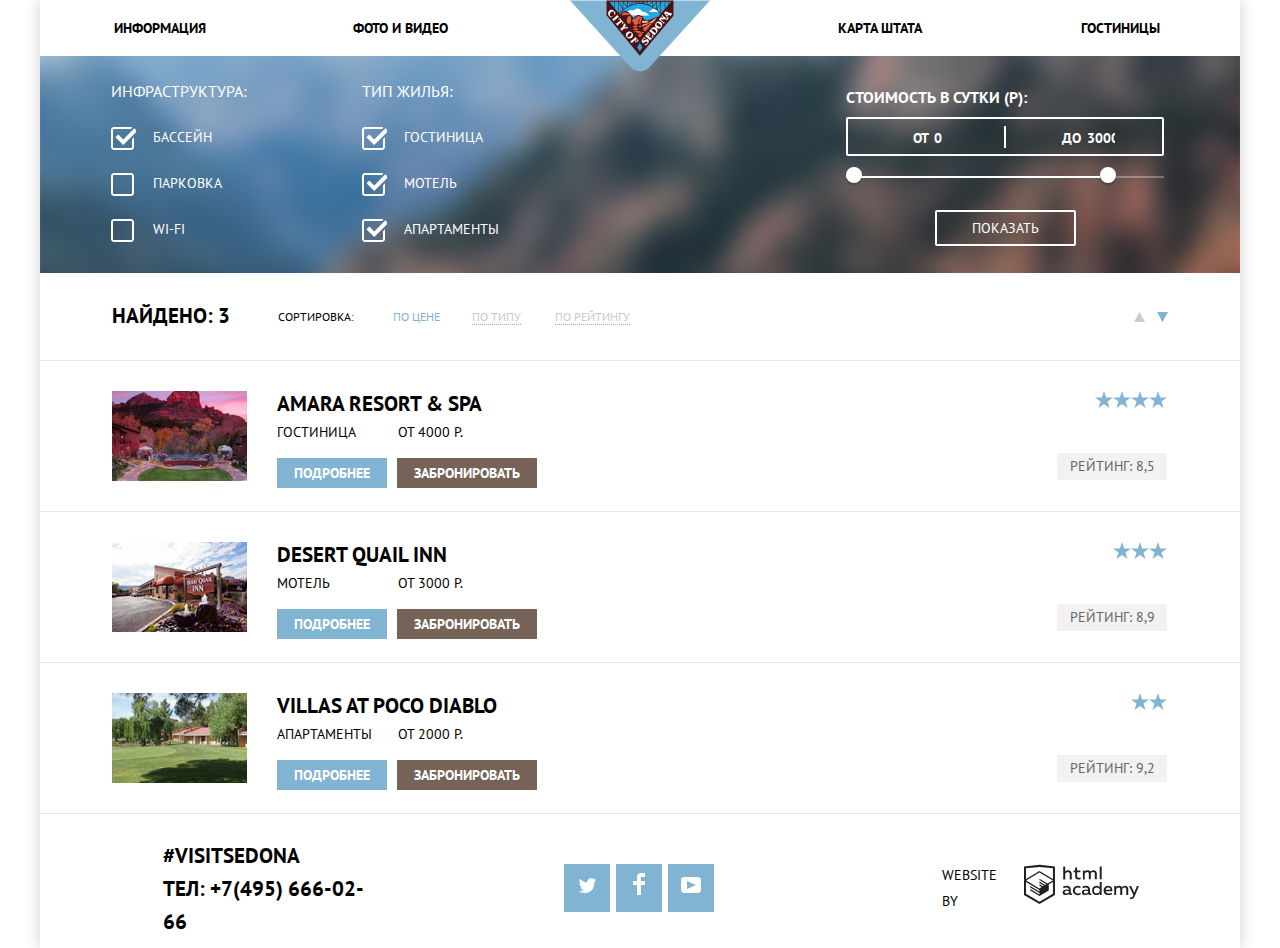
==== commit df09eaaa: "оформление контента" ====
--- a/inner.html
+++ b/inner.html
@@ -27,6 +27,83 @@
     </header>
 
     <main class="hotels-main">
+
+      <section class="filters">
+          <h2 class="visually-hidden">Фильтр товаров</h2>
+          <form class="filter" method="get" action="https://echo.htmlacademy.ru">
+            <fieldset>
+              <legend>Инфраструктура:</legend>
+              <ul>
+                <li class="filter-option">
+                  <input class="visually-hidden filter-input filter-input-checkbox" type="checkbox" name="swimming-pool" id="filter-swimming-pool" checked>
+                  <label for="filter-swimming-pool">Бассейн</label>
+                </li>
+                <li class="filter-option">
+                  <input class="visually-hidden filter-input filter-input-checkbox" type="checkbox" name="parking" id="filter-parking">
+                  <label for="filter-parking">Парковка</label>
+                </li>
+                <li class="filter-option">
+                  <input class="visually-hidden filter-input filter-input-checkbox" type="checkbox" name="wi-fi" id="filter-wi-fi">
+                  <label for="filter-wi-fi">Wi-Fi</label>
+                </li>
+              </ul>
+            </fieldset>
+
+            <fieldset>
+              <legend>Тип жилья:</legend>
+              <ul>
+                <li class="filter-option">
+                  <input class="visually-hidden filter-input filter-input-checkbox" type="checkbox" name="hostel" id="filter-hostel" checked>
+                  <label for="filter-hostel">Гостиница</label>
+                </li>
+                <li class="filter-option">
+                  <input class="visually-hidden filter-input filter-input-checkbox" type="checkbox" name="motel" id="filter-motel" checked>
+                  <label for="filter-motel">Мотель</label>
+                </li>
+                <li class="filter-option">
+                  <input class="visually-hidden filter-input filter-input-checkbox" type="checkbox" name="appartment" id="filter-appartment" checked>
+                  <label for="filter-appartment">Апартаменты</label>
+                </li>
+              </ul>
+            </fieldset>
+          </form>
+
+          <div class="filter-range">
+            <div class="filter-range-title">Стоимость в сутки (р):</div>
+            <div class="price-controls">
+              <label class="min-price">от <input type="number" name="min-price" value="0"></label>
+              <label class="max-price">до <input type="number" name="max-price" value="3000"></label>
+            </div>
+            <div class="range-controls">
+              <div class="scale">
+                <div class="bar"></div>
+              </div>
+              <div class="range-toggle"></div>
+              <div class="range-toggle range-toggle-max"></div>
+            </div>
+            <button class="btn-transparent" type="submit">Показать</button>
+          </div>
+        </section>
+
+        <section class="filter-result">
+          <p class="found">Найдено: 3</p>
+          <ul class="filter-features">
+            <li class="sorting">Сортировка:</li>
+            <li><a class="by-price" href="#">По цене</a></li>
+            <li><a class="by-type" href="#">По типу</a></li>
+            <li><a class="by-rating" href="#">По рейтингу</a></li>
+          </ul>
+          <ul class="arrows">
+            <li><button class="arrow up-arrow">
+              <svg xmlns="http://www.w3.org/2000/svg" width="11" height="10"><path fill="#231F20" d="M5.5 0L0 10h11z"/></svg>
+            </button>
+            </li>
+            <li><button class="arrow down-arrow">
+              <svg xmlns="http://www.w3.org/2000/svg" width="11" height="10"><path fill="#231F20" d="M5.5 10L0 0h11"/></svg>
+            </button>
+            </li>
+          </ul>
+        </section>
 
       <section class="hotels">
           <ul class="hotel-list">
--- a/css/style.css
+++ b/css/style.css
@@ -7,7 +7,7 @@
   font-weight: normal;
   color: #000;
   line-height: 26px;
-  text-align: center;
+
   text-transform: uppercase;
 }
 
@@ -37,7 +37,7 @@
   width: 1200px;
   height: 510px;
   padding-top: 76px;
-  margin-bottom: 52px;
+
   text-align: center;
   background-color: #fff;
   background-image: url("../img/fon.jpg");
@@ -50,11 +50,11 @@
   position: absolute;
   bottom: 0;
   left: 0;
-
   width: 100%;
   height: 57px;
   background-image: url("../img/intro-mask1.svg");
 }
+
 a {
   text-decoration: none;
 }
@@ -130,28 +130,29 @@
 }
 
 .advantage-description {
-  color: #333;
-  background-color: #ffffff;
-  margin-bottom: 60px;
+    margin: 61px 0 50px 0;
+    padding: 0;
+    line-height: 26px;
 }
 
 .main-description {
   width: 636px;
-  margin: 0 auto 27px;
+  margin: 0 auto 30px;
   padding: 0 15px;
   text-align: center;
   text-transform: uppercase;
   color: #000000;
-  line-height: 21px;
+  line-height: 26px;
   font-size: 21px;
   font-weight: bold;
 }
 
 .text-features {
-  margin-bottom: 58px;
+  padding: 0;
 }
 
 .main-map {
+  margin: 55px 0 33px 0;
   font-size: 30px;
   font-weight: bold;
   line-height: 36px;
@@ -164,7 +165,7 @@
 .select-map {
   line-height: 24px;
   color: #333;
-  margin-bottom: 52px;
+  margin: 0 auto 48px;
 }
 
 
@@ -203,6 +204,8 @@
 }
 
 .search-form {
+  position: absolute;
+  z-index: 1;
   color: #000000;
   font-weight: bold;
 
@@ -213,8 +216,12 @@
   flex-direction: column;
   width: 568px;
   min-height: 395px;
-  margin: 0 auto;
+  margin: 0 0 78px 316px;
   padding: 55px;
+}
+
+iframe{
+  position: relative;
 }
 
 .form-item-wrapper {
@@ -239,13 +246,53 @@
   width: 180px;
 }
 
+.forms-hotel{
+  display: flex;
+  text-align: right;
+}
+
 .hotel-date,
 .hotel-persons {
-  width: 346px;
+  font-weight: bold;
+  width: 306px;
   min-height: 38px;
   padding: 6px 12px;
 }
 
+.index-search__form-calendar {
+  display: flex;
+  position:relative;
+
+
+  width: 40px;
+  height: 38px;
+  margin: 0;
+  padding: 0;
+  border: 0;
+}
+
+.index-search__form-calendar:hover svg,
+.index-search__form-calendar:focus svg,
+.index-search__form-calendar:hover,
+.index-search__form-calendar:focus {
+  outline: none;
+  fill: #000000;
+
+  cursor: pointer;
+}
+
+.index-search__form-calendar:active svg {
+  outline: none;
+
+  fill: #81b3d2;
+}
+
+.index-search__form-calendar svg{
+  position: relative;
+  margin-left: auto;
+    margin-right: auto;
+}
+
 .hotel-persons {
   width: 114px;
 
@@ -254,7 +301,6 @@
 
 
 .search-form input {
-  font: inherit;
   border: none;
   background-color: #f2f2f2;
 }
@@ -350,14 +396,12 @@
 }
 
 .main-footer{
- display: flex;
-  justify-content: space-between;
+  display: flex;
   align-items: center;
-  min-height: 120px;
-  padding-right: 122px;
-  padding-left: 122px;
+  height: 120px;
+  margin: 0 101px 0 123px;
+  padding-top: 0;
   color: #000000;
-
   background-color: rgba(255, 255, 255, 0.9);
 }
 
@@ -370,6 +414,7 @@
 .main-footer-contacts {
   flex-direction: column;
   align-items: baseline;
+  margin-right: 178px;
 }
 
 .footer-hashtag,
@@ -384,10 +429,9 @@
 
 
 .main-footer-social {
-  margin: 0;
+  margin: 0 228px 0 0;
+  list-style: none;
   padding: 0;
-
-  list-style: none;
 }
 
 .creator-logo {
@@ -406,11 +450,503 @@
   fill: #bdbbbc;
 }
 
+.index-search__form-date {
+  position: relative;
+}
+.index-search__form-date,
+.index-search__guests-number {
+  width: 346px;
+  padding: 6px 12px;
+}
+.index-search__form-date,
+.index-search__guests-number,
+.index-search__form-btn {
+  height: 38px;
+
+  font-size: 14px;
+  line-height: 14px;
+  color: #000000;
+  font-weight: bold;
+  text-transform: uppercase;
+  font-family: "PT Sans", Arial, sans-serif;
+
+  background-color: #f2f2f2;
+  border: 2px solid #f2f2f2;
+}
+
+.index-search__form-date::placeholder {
+  color: #000000;
+  opacity: 1;
+}
+
+.true-city,
+.devil-bridge {
+    background-color: #81b3d2;
+    color: #ffffff;
+    text-align: center;
+    line-height: 21px;
+    font-size: 21px;
+    vertical-align: middle;
+
+    width: 100%;
+    height:255px;
+    margin: 0;
+    display: flex;
+}
+
+.true-city span,
+.true-city p,
+.devil-bridge span,
+.devil-bridge p {
+    font-weight: 400;
+    font-size: 14px;
+}
+
+.city-picture,
+.bridge-picture {
+    width: 800px;
+}
+
+.first-group,
+.second-group {
+    color:#000000;
+    background-color: #ffffff;
+    text-align: center;
+    vertical-align: middle;
+
+    width: 1200px;
+    height: 255px;
+    margin: 0 auto;
+    display: flex;
+}
+
+.first-group{
+  height: 330px;
+}
+
+.city-advantage h2,
+.area-advantage h2 {
+    font-size: 21px;
+    line-height: 21px;
+}
+
+.city-advantage p,
+.area-advantage p,
+.area-advantage span {
+    font-size: 14px;
+    line-height: 21px;
+    font-weight: 400;
+}
+
+.city-advantage {
+    width: 400px;
+    margin: 60px 50px 68px;
+
+}
+
+.description {
+  width: 400px;
+  margin: 49px 0 64px 0;
+}
+
+.description h2{
+  font-size: 21px;
+  line-height: 26px;
+  margin: 0 0 15px 0;
+}
+
+.area-advantage {
+    width: 400px;
+    padding: 25px;
+    background-color: #eeeeee;
+}
+
 /* Каталог */
 
+.filters {
+    display: flex;
+    width: 100%;
+    height: 217px;
+    background-color: #4e81a3;
+    background-image: url("../img/filter-background.jpg");
+    background-position: center -60px;
+    color: #ffffff;
+}
+
+.filter {
+    display: flex;
+}
+
+.filter fieldset {
+    margin-top: 25px;
+    margin-left: 60px;
+    border: none;
+}
+
+.filter fieldset:last-child {
+    margin-right: 337px;
+    margin-left: 92px;
+}
+
+.filter legend {
+    margin-bottom: 20px;
+    font-size: 16px;
+    line-height: 21px;
+}
+
+.filter ul {
+    margin: 0;
+    padding: 0;
+    list-style: none;
+    line-height: 21px;
+}
+
+.filter-option {
+    margin-bottom: 25px;
+    padding-left: 42px;
+}
+
+.filter label {
+    font-size: 14px;
+    line-height: 21px;
+    font-weight: 400;
+}
+
+.filter-option label {
+    position: relative;
+
+    display: block;
+
+    cursor: pointer;
+    user-select: none;
+}
+
+.filter-input-checkbox + label::before {
+    content: "";
+    position: absolute;
+    left: -42px;
+    top: 0;
+
+    width: 25px;
+    height: 25px;
+    background-image: url("../img/checkbox-off.svg");
+    background-repeat: no-repeat;
+    background-position: 0 0;
+}
+
+.filter-input-checkbox:checked + label::before {
+    content: "";
+    position: absolute;
+    left: -42px;
+    top: 0;
+
+    width: 25px;
+    height: 25px;
+    background-image: url("../img/checkbox-on.svg");
+    background-repeat: no-repeat;
+    background-position: 0 0;
+}
+
+.filter-input-checkbox:disabled + label::before {
+    content: "";
+    position: absolute;
+    left: -42px;
+    top: 0;
+    width: 25px;
+    height: 25px;
+    background-image: url("../img/checkbox-off-disabled.png");
+    background-repeat: no-repeat;
+    background-position: 0 0;
+}
+
+.filter-input-checkbox:checked:disabled + label::before {
+    content: "";
+    position: absolute;
+    left: -42px;
+    top: 0;
+    width: 25px;
+    height: 25px;
+    background-image: url("../img/checkbox-on-disabled.png");
+    background-repeat: no-repeat;
+    background-position: 0 0;
+}
+
+.filter-range {
+  width: 318px;
+  margin-top: 31px;
+
+  color: #ffffff;
+  text-transform: uppercase;
+}
+
+.filter-range-title {
+  margin-bottom: 9px;
+
+  font-weight: 600;
+  font-size: 16px;
+  line-height: 21px;
+}
+
+.price-controls {
+  position: relative;
+
+  height: 39px;
+  margin-bottom: 20px;
+
+  font-size: 0;
+
+  border: 2px solid #ffffff;
+  border-radius: 2px;
+}
+
+.price-controls::after {
+  content: "";
+  position: absolute;
+  top: 50%;
+  left: 50%;
+
+  width: 2px;
+  height: 22px;
+
+  background: #ffffff;
+  transform: translate(-50%, -50%);
+}
+
+.price-controls label {
+  display: inline-block;
+
+  font-size: 14px;
+  line-height: 38px;
+  vertical-align: top;
+
+  cursor: pointer;
+}
+
+.min-price{
+  margin-left: 65px;
+  font-weight: bold;
+}
+
+.max-price{
+  float: right;
+  margin-right: 30px;
+  font-weight: bold;
+}
+
+.price-controls input {
+  width: 47px;
+  height: 13px;
+  margin: 0;
+
+  color: inherit;
+  font: inherit;
+
+  background: none;
+  border: none;
+}
+
+.range-controls {
+  position: relative;
+
+  margin-bottom: 32px;
+}
+
+.range-controls .scale {
+  height: 2px;
+
+  background: rgba(255, 255, 255, 0.3);
+}
+
+.range-controls .bar {
+  width: 80%;
+  height: 2px;
+
+  background: #ffffff;
+}
+
+.range-toggle {
+  position: absolute;
+  top: -9px;
+
+  width: 4px;
+  height: 4px;
+
+  background: #ababab;
+  border: 8px solid #ffffff;
+  border-radius: 50%;
+  box-shadow: 0 2px 1px 0 rgba(0, 1, 1, 0.2);
+  cursor: pointer;
+}
+
+.range-toggle:hover {
+  background: #1c4f80;
+}
+
+.range-toggle-max {
+  left: 80%;
+}
+
+.btn-transparent {
+  display: block;
+  margin: 0 auto;
+  padding: 6px 35px;
+
+  font-size: 14px;
+  line-height: 20px;
+  color: #ffffff;
+  text-transform: uppercase;
+
+  background: transparent;
+  border: 2px solid #ffffff;
+  border-radius: 2px;
+  cursor: pointer;
+}
+
+.btn-transparent:hover {
+  color: #000000;
+
+  background: #ffffff;
+}
+
+
+.filter-result {
+    display: flex;
+    padding-bottom: 10px;
+    border-bottom: 1px solid #e5e5e5;
+    padding-left: 72px;
+    padding-right: 72px;
+}
+
+.found {
+    margin-top: 30px;
+    font-size: 21px;
+    line-height: 26px;
+    margin-right: 48px;
+    font-weight: bold;
+}
+
+.filter-features {
+    list-style: none;
+    padding:0;
+    margin: 0;
+    display: flex;
+}
+
+.filter-result li {
+    margin-top: 35px;
+    font-size: 12px;
+    line-height: 18px;
+    font-weight: 400;
+
+}
+.sorting {
+    margin-right: 39px;
+    font-weight: bold;
+}
+
+.by-price {
+    margin-right: 32px;
+    color: #81b3d2;
+}
+
+.by-type,
+.by-rating {
+    margin-right: 34px;
+    color: #cacaca;
+    border-bottom: 1px dotted #81b3d2;
+}
+
+.by-rating {
+    margin-right:0;
+}
+
+.by-type:hover,
+.by-type:focus,
+.by-rating:hover,
+.by-rating:focus {
+    color: #81b3d2;
+}
+
+.by-type:active,
+.by-rating:active {
+    color: #000000;
+    border: none;
+}
+
+.arrows {
+    list-style: none;
+    display: flex;
+    padding:0;
+    margin-right: 0;
+    margin-left: auto;
+    margin-top: 6px;
+    vertical-align: middle;
+}
+
+.arrows li {
+    margin-top: 30px;
+}
+
+.arrows button {
+    background-color: #ffffff;
+    border: none;
+    cursor: pointer;
+    outline: none;
+}
+
+.arrows button:first-child {
+    padding-left: 12px;
+}
+
+.arrows button:last-child {
+    padding-right: 0px;
+    fill: #81b3d2;
+}
+
+.up-arrow path {
+    fill: #cacaca;
+}
+
+.up-arrow path:hover,
+.up-arrow path:focus {
+    fill: #231f20;
+}
+
+.up-arrow path:active {
+    fill: #81b3d2;
+}
+
+.down-arrow path {
+    fill: #81b3d2;
+}
+
+.visually-hidden:not(:focus):not(:active),
+input[type="checkbox"].visually-hidden,
+input[type="radio"].visually-hidden {
+  position: absolute;
+
+  width: 1px;
+  height: 1px;
+  margin: -1px;
+  border: 0;
+  padding: 0;
+
+  white-space: nowrap;
+
+  clip-path: inset(100%);
+  clip: rect(0 0 0 0);
+  overflow: hidden;
+}
+
+
+
+.hotel-list{
+  padding-left: 0;
+}
 
 .hotel-info-left {
   display: flex;
+  margin-left: 72px;
 
 }
 
@@ -418,8 +954,8 @@
   display: flex;
   justify-content:space-between;
   align-items: flex-start;
-  min-height: 150px;
-  padding: 30px 72px;
+  min-height: 121px;
+  margin-top: 30px;
 
   font-size: 14px;
   line-height: 21px;
@@ -429,28 +965,13 @@
 }
 
 
-
 .hotel-item-info {
   display: block;
-  flex-direction: column;
-  justify-content: space-between;
   min-height: 90px;
-  padding-left: 5%;
-}
-
-.hotel-item {
-  display: flex;
-  justify-content:space-between;
-  align-items: flex-start;
-  min-height: 150px;
-  padding: 30px 72px;
-
-  font-size: 14px;
-  line-height: 21px;
-
-  border-bottom: 1px solid #e5e5e5;
-  background-color: #ffffff;
-}
+  margin-left: 30px;
+}
+
+
 
 .hotels {
   background-color: #ffffff;
@@ -482,15 +1003,18 @@
 .hotel-item-details {
   width: 100%;
   display: flex;
-  padding-bottom: 5%;
+  margin-bottom: 20px;
 }
 
 .hotel-diversity,
 .hotel-price{
   width: 115px;
-    font-size: 14px;
-    line-height: 21px;
-    text-align: left;
+  font-size: 14px;
+  line-height: 21px;
+  text-align: left;
+}
+.hotel-diversity{
+  margin-right: 6px;
 }
 
 .hotel-details,
@@ -505,6 +1029,9 @@
   background-color: #81b3d2;
 }
 
+.hotel-details{
+  margin-right: 6px;
+}
 
 .hotel-details:hover {
   background-color: #669ec0;
@@ -533,13 +1060,15 @@
 
 .hotel-item-rate {
   display:block;
+  margin-right: 73px;
   justify-content: space-between;
   width: 110px;
   height: 90px;
 }
 
 .raiting {
-  display: flex;
+  display: inline-block;
+  margin-right: 72px;
   width: 110px;
   min-height: 27px;
   padding: 3px 0;
@@ -557,6 +1086,7 @@
   display: flex;
   list-style: none;
   justify-content: flex-end;
+
   padding-bottom: 35%;
 }
 
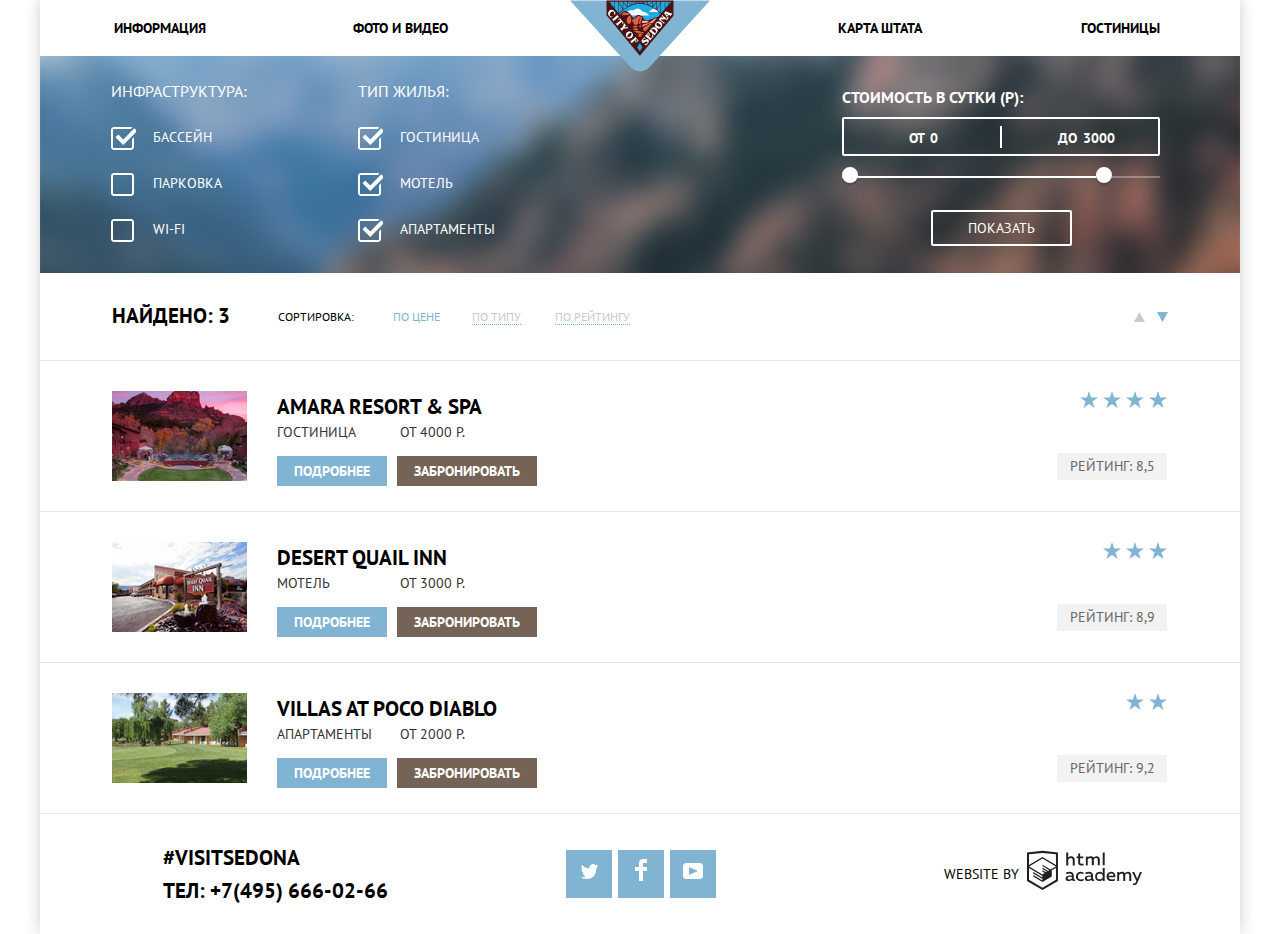
==== commit 58aa1146: "..." ====
--- a/inner.html
+++ b/inner.html
@@ -4,9 +4,9 @@
 <head>
   <meta charset="utf-8">
   <title>HTML Academy: Седона</title>
-    <link href="https://fonts.googleapis.com/css?family=PT+Sans:400,700&display=swap&subset=cyrillic" rel="stylesheet">
-    <link href="css/normalize.css" rel="stylesheet">
-    <link href="css/style.css" rel="stylesheet">
+  <link href="https://fonts.googleapis.com/css?family=PT+Sans:400,700&display=swap&subset=cyrillic" rel="stylesheet">
+  <link href="css/normalize.css" rel="stylesheet">
+  <link href="css/style.css" rel="stylesheet">
 </head>
 
 <body>
@@ -25,181 +25,176 @@
         </ul>
       </nav>
     </header>
-
     <main class="hotels-main">
-
       <section class="filters">
-          <h2 class="visually-hidden">Фильтр товаров</h2>
-          <form class="filter" method="get" action="https://echo.htmlacademy.ru">
-            <fieldset>
-              <legend>Инфраструктура:</legend>
-              <ul>
-                <li class="filter-option">
-                  <input class="visually-hidden filter-input filter-input-checkbox" type="checkbox" name="swimming-pool" id="filter-swimming-pool" checked>
-                  <label for="filter-swimming-pool">Бассейн</label>
-                </li>
-                <li class="filter-option">
-                  <input class="visually-hidden filter-input filter-input-checkbox" type="checkbox" name="parking" id="filter-parking">
-                  <label for="filter-parking">Парковка</label>
-                </li>
-                <li class="filter-option">
-                  <input class="visually-hidden filter-input filter-input-checkbox" type="checkbox" name="wi-fi" id="filter-wi-fi">
-                  <label for="filter-wi-fi">Wi-Fi</label>
-                </li>
-              </ul>
-            </fieldset>
-
-            <fieldset>
-              <legend>Тип жилья:</legend>
-              <ul>
-                <li class="filter-option">
-                  <input class="visually-hidden filter-input filter-input-checkbox" type="checkbox" name="hostel" id="filter-hostel" checked>
-                  <label for="filter-hostel">Гостиница</label>
-                </li>
-                <li class="filter-option">
-                  <input class="visually-hidden filter-input filter-input-checkbox" type="checkbox" name="motel" id="filter-motel" checked>
-                  <label for="filter-motel">Мотель</label>
-                </li>
-                <li class="filter-option">
-                  <input class="visually-hidden filter-input filter-input-checkbox" type="checkbox" name="appartment" id="filter-appartment" checked>
-                  <label for="filter-appartment">Апартаменты</label>
-                </li>
-              </ul>
-            </fieldset>
-          </form>
-
-          <div class="filter-range">
-            <div class="filter-range-title">Стоимость в сутки (р):</div>
-            <div class="price-controls">
-              <label class="min-price">от <input type="number" name="min-price" value="0"></label>
-              <label class="max-price">до <input type="number" name="max-price" value="3000"></label>
-            </div>
-            <div class="range-controls">
-              <div class="scale">
-                <div class="bar"></div>
-              </div>
-              <div class="range-toggle"></div>
-              <div class="range-toggle range-toggle-max"></div>
-            </div>
-            <button class="btn-transparent" type="submit">Показать</button>
+        <h2 class="visually-hidden">Фильтр товаров</h2>
+        <form class="filter" method="get" action="https://echo.htmlacademy.ru">
+          <fieldset>
+            <legend>Инфраструктура:</legend>
+            <ul>
+              <li class="filter-option">
+                <input class="visually-hidden filter-input filter-input-checkbox" type="checkbox" name="swimming-pool" id="filter-swimming-pool" checked>
+                <label for="filter-swimming-pool">Бассейн</label>
+              </li>
+              <li class="filter-option">
+                <input class="visually-hidden filter-input filter-input-checkbox" type="checkbox" name="parking" id="filter-parking">
+                <label for="filter-parking">Парковка</label>
+              </li>
+              <li class="filter-option">
+                <input class="visually-hidden filter-input filter-input-checkbox" type="checkbox" name="wi-fi" id="filter-wi-fi">
+                <label for="filter-wi-fi">Wi-Fi</label>
+              </li>
+            </ul>
+          </fieldset>
+          <fieldset>
+            <legend>Тип жилья:</legend>
+            <ul>
+              <li class="filter-option">
+                <input class="visually-hidden filter-input filter-input-checkbox" type="checkbox" name="hostel" id="filter-hostel" checked>
+                <label for="filter-hostel">Гостиница</label>
+              </li>
+              <li class="filter-option">
+                <input class="visually-hidden filter-input filter-input-checkbox" type="checkbox" name="motel" id="filter-motel" checked>
+                <label for="filter-motel">Мотель</label>
+              </li>
+              <li class="filter-option">
+                <input class="visually-hidden filter-input filter-input-checkbox" type="checkbox" name="appartment" id="filter-appartment" checked>
+                <label for="filter-appartment">Апартаменты</label>
+              </li>
+            </ul>
+          </fieldset>
+        </form>
+        <div class="filter-range">
+          <div class="filter-range-title">Стоимость в сутки (р):</div>
+          <div class="price-controls">
+            <label class="min-price">от <input type="text" name="min-price" value="0"></label>
+            <label class="max-price">до <input type="text" name="max-price" value="3000"></label>
           </div>
-        </section>
-
-        <section class="filter-result">
-          <p class="found">Найдено: 3</p>
-          <ul class="filter-features">
-            <li class="sorting">Сортировка:</li>
-            <li><a class="by-price" href="#">По цене</a></li>
-            <li><a class="by-type" href="#">По типу</a></li>
-            <li><a class="by-rating" href="#">По рейтингу</a></li>
-          </ul>
-          <ul class="arrows">
-            <li><button class="arrow up-arrow">
-              <svg xmlns="http://www.w3.org/2000/svg" width="11" height="10"><path fill="#231F20" d="M5.5 0L0 10h11z"/></svg>
+          <div class="range-controls">
+            <div class="scale">
+              <div class="bar"></div>
+            </div>
+            <div class="range-toggle"></div>
+            <div class="range-toggle range-toggle-max"></div>
+          </div>
+          <button class="btn-transparent" type="submit">Показать</button>
+        </div>
+      </section>
+      <section class="filter-result">
+        <p class="found">Найдено: 3</p>
+        <ul class="filter-features">
+          <li class="sorting">Сортировка:</li>
+          <li><a class="by-price" href="#">По цене</a></li>
+          <li><a class="by-type" href="#">По типу</a></li>
+          <li><a class="by-rating" href="#">По рейтингу</a></li>
+        </ul>
+        <ul class="arrows">
+          <li><button class="arrow up-arrow">
+              <svg xmlns="http://www.w3.org/2000/svg" width="11" height="10">
+                <path fill="#231F20" d="M5.5 0L0 10h11z" /></svg>
             </button>
-            </li>
-            <li><button class="arrow down-arrow">
-              <svg xmlns="http://www.w3.org/2000/svg" width="11" height="10"><path fill="#231F20" d="M5.5 10L0 0h11"/></svg>
+          </li>
+          <li><button class="arrow down-arrow">
+              <svg xmlns="http://www.w3.org/2000/svg" width="11" height="10">
+                <path fill="#231F20" d="M5.5 10L0 0h11" /></svg>
             </button>
-            </li>
-          </ul>
-        </section>
-
+          </li>
+        </ul>
+      </section>
       <section class="hotels">
-          <ul class="hotel-list">
-            <li class="hotel-item">
-              <div class="hotel-info-left">
-                <img src="img/amara.jpg" width="135" height="90" alt="Фото гостиницы «Amara Resort & Spa»">
-                <div class="hotel-item-info">
-                  <a href="#">
-                    <h3 class="hotel-item-head">Amara Resort & Spa</h3>
-                  </a>
-                  <div class="hotel-item-details">
-                    <span class="hotel-diversity">Гостиница</span>
-                    <span class="hotel-price">От 4000 Р.</span>
-                  </div>
-                  <div class="hotel-item-btns">
-                    <a class="hotel-details" href="#">Подробнее</a>
-                    <a class="hotel-book" href="#">Забронировать</a>
-                  </div>
-                </div>
-              </div>
-              <div class="hotel-item-rate">
-                <div>
-                  <ul class="stars">
-                    <li><img src="img/star.svg" width="18" height="17" alt="Звезда"></li>
-                    <li><img src="img/star.svg" width="18" height="17" alt="Звезда"></li>
-                    <li><img src="img/star.svg" width="18" height="17" alt="Звезда"></li>
-                    <li><img src="img/star.svg" width="18" height="17" alt="Звезда"></li>
-                  </ul>
-                </div>
-                <span class="raiting">Рейтинг: 8,5</span>
-              </div>
-            </li>
-            <li class="hotel-item">
-              <div class="hotel-info-left">
-                <img src="img/desert.jpg" width="135" height="90" alt="Фото мотеля «Desert Quail Inn»">
-                <div class="hotel-item-info">
-                  <a href="hotel-info/desert-quail-inn.html">
-                    <h3 class="hotel-item-head">Desert Quail Inn</h3>
-                  </a>
-                  <div class="hotel-item-details">
-                    <span class="hotel-diversity">Мотель </span>
-                    <span class="hotel-price">От 3000 Р.</span>
-                  </div>
-                  <div class="hotel-item-btns">
-                    <a class="hotel-details" href="hotel-info/desert-quail-inn.html">Подробнее</a>
-                    <a class="hotel-book" href="hotel-booking.html">Забронировать</a>
-                  </div>
-                </div>
-              </div>
-              <div class="hotel-item-rate">
-                <div class="star-range star-ammount_three">
-                  <ul class="stars">
-                    <li><img src="img/star.svg" width="18" height="17" alt="Звезда"></li>
-                    <li><img src="img/star.svg" width="18" height="17" alt="Звезда"></li>
-                    <li><img src="img/star.svg" width="18" height="17" alt="Звезда"></li>
-                  </ul>
-                </div>
-                <span class="raiting">Рейтинг: 8,9</span>
-              </div>
-            </li>
-            <li class="hotel-item">
-              <div class="hotel-info-left">
-                <img src="img/villas.jpg" width="135" height="90" alt="Фото мотеля «Villas at Poco Diablo»">
-                <div class="hotel-item-info">
-                  <a href="hotel-info/villas-at-poco-diablo.html">
-                    <h3 class="hotel-item-head">Villas at Poco Diablo</h3>
-                  </a>
-                  <div class="hotel-item-details">
-                    <span class="hotel-diversity">Апартаменты</span>
-                    <span class="hotel-price">От 2000 Р.</span>
-                  </div>
-                  <div class="hotel-item-btns">
-                    <a class="hotel-details" href="hotel-info/villas-at-poco-diablo.html">Подробнее</a>
-                    <a class="hotel-book" href="hotel-booking.html">Забронировать</a>
-                  </div>
-                </div>
-              </div>
-              <div class="hotel-item-rate">
-                <div class="star-range star-ammount_two">
-                  <ul class="stars">
-                    <li><img src="img/star.svg" width="18" height="17" alt="Звезда"></li>
-                    <li><img src="img/star.svg" width="18" height="17" alt="Звезда"></li>
-                  </ul>
-                </div>
-                <span class="raiting">Рейтинг: 9,2</span>
-              </div>
-            </li>
-          </ul>
-        </section>
-      </main>
-
+        <ul class="hotel-list">
+          <li class="hotel-item">
+            <div class="hotel-info-left">
+              <img src="img/amara.jpg" width="135" height="90" alt="Фото гостиницы «Amara Resort & Spa»">
+              <div class="hotel-item-info">
+                <a href="#">
+                  <h3 class="hotel-item-head">Amara Resort & Spa</h3>
+                </a>
+                <div class="hotel-item-details">
+                  <span class="hotel-diversity">Гостиница</span>
+                  <span class="hotel-price">От 4000 Р.</span>
+                </div>
+                <div class="hotel-item-btns">
+                  <a class="hotel-details" href="#">Подробнее</a>
+                  <a class="hotel-book" href="#">Забронировать</a>
+                </div>
+              </div>
+            </div>
+            <div class="hotel-item-rate">
+              <div>
+                <ul class="stars">
+                  <li class="margin-stars"><img src="img/star.svg" width="18" height="17" alt="Звезда"></li>
+                  <li class="margin-stars"><img src="img/star.svg" width="18" height="17" alt="Звезда"></li>
+                  <li class="margin-stars"><img src="img/star.svg" width="18" height="17" alt="Звезда"></li>
+                  <li><img src="img/star.svg" width="18" height="17" alt="Звезда"></li>
+                </ul>
+              </div>
+              <span class="raiting">Рейтинг: 8,5</span>
+            </div>
+          </li>
+          <li class="hotel-item">
+            <div class="hotel-info-left">
+              <img src="img/desert.jpg" width="135" height="90" alt="Фото мотеля «Desert Quail Inn»">
+              <div class="hotel-item-info">
+                <a href="hotel-info/desert-quail-inn.html">
+                  <h3 class="hotel-item-head">Desert Quail Inn</h3>
+                </a>
+                <div class="hotel-item-details">
+                  <span class="hotel-diversity">Мотель </span>
+                  <span class="hotel-price">От 3000 Р.</span>
+                </div>
+                <div class="hotel-item-btns">
+                  <a class="hotel-details" href="hotel-info/desert-quail-inn.html">Подробнее</a>
+                  <a class="hotel-book" href="hotel-booking.html">Забронировать</a>
+                </div>
+              </div>
+            </div>
+            <div class="hotel-item-rate">
+              <div class="star-range star-ammount_three">
+                <ul class="stars">
+                  <li class="margin-stars"><img src="img/star.svg" width="18" height="17" alt="Звезда"></li>
+                  <li class="margin-stars"><img src="img/star.svg" width="18" height="17" alt="Звезда"></li>
+                  <li><img src="img/star.svg" width="18" height="17" alt="Звезда"></li>
+                </ul>
+              </div>
+              <span class="raiting">Рейтинг: 8,9</span>
+            </div>
+          </li>
+          <li class="hotel-item">
+            <div class="hotel-info-left">
+              <img src="img/villas.jpg" width="135" height="90" alt="Фото мотеля «Villas at Poco Diablo»">
+              <div class="hotel-item-info">
+                <a href="hotel-info/villas-at-poco-diablo.html">
+                  <h3 class="hotel-item-head">Villas at Poco Diablo</h3>
+                </a>
+                <div class="hotel-item-details">
+                  <span class="hotel-diversity">Апартаменты</span>
+                  <span class="hotel-price">От 2000 Р.</span>
+                </div>
+                <div class="hotel-item-btns">
+                  <a class="hotel-details" href="hotel-info/villas-at-poco-diablo.html">Подробнее</a>
+                  <a class="hotel-book" href="hotel-booking.html">Забронировать</a>
+                </div>
+              </div>
+            </div>
+            <div class="hotel-item-rate">
+              <div class="star-range star-ammount_two">
+                <ul class="stars">
+                  <li class="margin-stars"><img src="img/star.svg" width="18" height="17" alt="Звезда"></li>
+                  <li><img src="img/star.svg" width="18" height="17" alt="Звезда"></li>
+                </ul>
+              </div>
+              <span class="raiting">Рейтинг: 9,2</span>
+            </div>
+          </li>
+        </ul>
+      </section>
+    </main>
     <footer class="main-footer">
       <div class="main-footer-item main-footer-contacts">
-          <span class="footer-hashtag">#visitSEDONA</span>
-          <p class="footer-text">Тел: +7(495) 666-02-66</p>
-        </div>
+        <a class="footer-hashtag">#visitSEDONA</a>
+        <a class="footer-text">Тел: +7(495) 666-02-66</a>
+      </div>
       <ul class="main-footer-item main-footer-social">
         <li class="button-social"><a href=""><img src="img/twitter.svg" width="17" height="15" alt="Twitter"></a></li>
         <!--Twitter-->
--- a/css/style.css
+++ b/css/style.css
@@ -14,7 +14,7 @@
 *,
 *::before,
 *::after {
- box-sizing: border-box;
+  box-sizing: border-box;
 }
 
 .visually-hidden,
@@ -32,7 +32,7 @@
   overflow: hidden;
 }
 
-.background{
+.background {
   position: relative;
   width: 1200px;
   height: 510px;
@@ -58,6 +58,8 @@
 a {
   text-decoration: none;
 }
+
+
 
 button.search-form-btn {
   min-height: 58px;
@@ -73,13 +75,34 @@
   background-color: #81b3d2;
 }
 
+.search-form-btn {
+  color: #ffffff;
+  background-color: #81b3d2;
+}
+
 button.search-form-btn:hover {
   background-color: #669ec0;
 }
-button.search-form-btn:active,
-button.search-form-btn:focus {
+
+button.search-form-btn:active {
+  background-color: #5496bd;
   color: rgba(255, 255, 255, 0.3);
-  background-color: #5496bd;
+}
+
+.modal-close {
+  position: absolute;
+  top: 0;
+  right: -34px;
+
+  width: 22px;
+  height: 22px;
+
+  font-size: 0;
+
+  background-color: transparent;
+  border: 0;
+
+  cursor: pointer;
 }
 
 .navigation {
@@ -130,14 +153,14 @@
 }
 
 .advantage-description {
-    margin: 61px 0 50px 0;
-    padding: 0;
-    line-height: 26px;
+  margin: 61px 0 50px 0;
+  padding: 0;
+  line-height: 26px;
 }
 
 .main-description {
   width: 636px;
-  margin: 0 auto 30px;
+  margin: 0 auto 37px;
   padding: 0 15px;
   text-align: center;
   text-transform: uppercase;
@@ -148,11 +171,12 @@
 }
 
 .text-features {
-  padding: 0;
+  margin-top: 24px;
+
 }
 
 .main-map {
-  margin: 55px 0 33px 0;
+  margin: 55px 0 28px 0;
   font-size: 30px;
   font-weight: bold;
   line-height: 36px;
@@ -165,16 +189,69 @@
 .select-map {
   line-height: 24px;
   color: #333;
-  margin: 0 auto 48px;
-}
-
+  margin: 0 auto 42px;
+}
+
+.form {
+  display: block;
+  animation: bounce 0.6s;
+}
+
+@keyframes bounce {
+  0% {
+    transform: translateY(-100px);
+  }
+
+  70% {
+    transform: translateY(30px);
+  }
+
+  90% {
+    transform: translateY(-10px);
+  }
+
+  100% {
+    transform: translateY(0);
+  }
+}
+
+.form-hide {
+  display: none;
+}
+
+.modal-error {
+  animation: shake 0.6s;
+}
+
+@keyframes shake {
+
+  0%,
+  100% {
+    transform: translateX(0);
+  }
+
+  10%,
+  30%,
+  50%,
+  70%,
+  90% {
+    transform: translateX(-10px);
+  }
+
+  20%,
+  40%,
+  60%,
+  80% {
+    transform: translateX(10px);
+  }
+}
 
 .button-size button {
-font: inherit;
-
- border: none;
- font-weight: bold;
- color: #a9a9a9;
+  font: inherit;
+
+  border: none;
+  font-weight: bold;
+  color: #a9a9a9;
 }
 
 .search-button-map {
@@ -220,8 +297,19 @@
   padding: 55px;
 }
 
-iframe{
+.map {
+  height: 475px;
   position: relative;
+}
+
+iframe {
+  border: 0;
+}
+
+
+.map-field {
+  width: 100%;
+  z-index: 5;
 }
 
 .form-item-wrapper {
@@ -246,51 +334,46 @@
   width: 180px;
 }
 
-.forms-hotel{
+.forms-hotel {
   display: flex;
   text-align: right;
 }
 
-.hotel-date,
 .hotel-persons {
   font-weight: bold;
-  width: 306px;
+  height: 39px;
+}
+
+.hotel-date {
+  font-weight: bold;
+  width: 346px;
   min-height: 38px;
   padding: 6px 12px;
 }
 
 .index-search__form-calendar {
-  display: flex;
-  position:relative;
-
-
-  width: 40px;
-  height: 38px;
-  margin: 0;
-  padding: 0;
+  position: absolute;
+  right: 60px;
+
+
+  margin: 0;
+  padding-top: 2px;
   border: 0;
-}
-
-.index-search__form-calendar:hover svg,
-.index-search__form-calendar:focus svg,
+
+  line-height: 37px;
+  font-weight: bold;
+  font-size: 22px;
+  letter-spacing: -2px;
+  color: #a9a9a9;
+  background: transparent;
+}
+
 .index-search__form-calendar:hover,
 .index-search__form-calendar:focus {
+  color: #000000;
+
   outline: none;
-  fill: #000000;
-
   cursor: pointer;
-}
-
-.index-search__form-calendar:active svg {
-  outline: none;
-
-  fill: #81b3d2;
-}
-
-.index-search__form-calendar svg{
-  position: relative;
-  margin-left: auto;
-    margin-right: auto;
 }
 
 .hotel-persons {
@@ -379,27 +462,30 @@
 }
 
 .button-social:last-child {
- margin: 0;
+  margin: 0;
 }
 
 .button-social:hover {
- background-color: #669ec0;
+  background-color: #669ec0;
 }
 
 .button-social:active {
- background-color: #5496bd;
- color: #88b6d1;
+  background-color: #5496bd;
+  color: #88b6d1;
 }
 
 .button-social:active img {
   opacity: 30%;
 }
 
-.main-footer{
+.main-footer {
+  width: 100%;
+  position: relative;
+  z-index: 1;
   display: flex;
   align-items: center;
   height: 120px;
-  margin: 0 101px 0 123px;
+
   padding-top: 0;
   color: #000000;
   background-color: rgba(255, 255, 255, 0.9);
@@ -415,10 +501,12 @@
   flex-direction: column;
   align-items: baseline;
   margin-right: 178px;
+  margin-left: 123px;
 }
 
 .footer-hashtag,
 .footer-text {
+  text-decoration: none;
   padding: 0;
   margin: 0;
 
@@ -427,6 +515,9 @@
   font-weight: bold;
 }
 
+.footer-hashtag {
+  margin-right: 87px;
+}
 
 .main-footer-social {
   margin: 0 228px 0 0;
@@ -446,18 +537,20 @@
   fill: #81b3d2;
 }
 
-.creator-logo:active{
+.creator-logo:active {
   fill: #bdbbbc;
 }
 
 .index-search__form-date {
   position: relative;
 }
+
 .index-search__form-date,
 .index-search__guests-number {
   width: 346px;
   padding: 6px 12px;
 }
+
 .index-search__form-date,
 .index-search__guests-number,
 .index-search__form-btn {
@@ -481,194 +574,215 @@
 
 .true-city,
 .devil-bridge {
-    background-color: #81b3d2;
-    color: #ffffff;
-    text-align: center;
-    line-height: 21px;
-    font-size: 21px;
-    vertical-align: middle;
-
-    width: 100%;
-    height:255px;
-    margin: 0;
-    display: flex;
+  background-color: #81b3d2;
+  color: #ffffff;
+  text-align: center;
+  line-height: 21px;
+  font-size: 21px;
+  vertical-align: middle;
+
+  width: 100%;
+  height: 255px;
+  margin: 0;
+  display: flex;
 }
 
 .true-city span,
 .true-city p,
 .devil-bridge span,
 .devil-bridge p {
-    font-weight: 400;
-    font-size: 14px;
+  font-weight: 400;
+  font-size: 14px;
 }
 
 .city-picture,
 .bridge-picture {
-    width: 800px;
+  width: 800px;
 }
 
 .first-group,
 .second-group {
-    color:#000000;
-    background-color: #ffffff;
-    text-align: center;
-    vertical-align: middle;
-
-    width: 1200px;
-    height: 255px;
-    margin: 0 auto;
-    display: flex;
-}
-
-.first-group{
+  color: #000000;
+  background-color: #ffffff;
+  text-align: center;
+  vertical-align: middle;
+
+  width: 1200px;
+  height: 255px;
+  margin: 0 auto;
+  display: flex;
+}
+
+.first-group {
   height: 330px;
 }
 
 .city-advantage h2,
 .area-advantage h2 {
-    font-size: 21px;
-    line-height: 21px;
+  font-size: 21px;
+  line-height: 21px;
+}
+
+.text-heading {
+  width: 117px;
+  margin-left: 117px;
+  margin-top: 29px;
+  margin-bottom: 10px;
+}
+
+.text-explanation {
+  width: 208px;
+  margin-left: 70px;
 }
 
 .city-advantage p,
 .area-advantage p,
 .area-advantage span {
-    font-size: 14px;
-    line-height: 21px;
-    font-weight: 400;
+  font-size: 14px;
+  line-height: 21px;
+  font-weight: 400;
+  color: #333333;
 }
 
 .city-advantage {
-    width: 400px;
-    margin: 60px 50px 68px;
+  width: 400px;
+  margin: 60px 50px 68px;
 
 }
 
 .description {
   width: 400px;
-  margin: 49px 0 64px 0;
-}
-
-.description h2{
+  margin: 43px 0 64px 0;
+}
+
+.description h2 {
   font-size: 21px;
   line-height: 26px;
-  margin: 0 0 15px 0;
+  margin: 0 0 15px 125px;
+  width: 151px;
+}
+
+.description p {
+  width: 303px;
+  margin-left: 48px;
+  margin-top: 20px;
 }
 
 .area-advantage {
-    width: 400px;
-    padding: 25px;
-    background-color: #eeeeee;
+  width: 400px;
+  padding: 25px;
+  background-color: #eeeeee;
 }
 
 /* Каталог */
 
 .filters {
-    display: flex;
-    width: 100%;
-    height: 217px;
-    background-color: #4e81a3;
-    background-image: url("../img/filter-background.jpg");
-    background-position: center -60px;
-    color: #ffffff;
+  display: flex;
+  width: 100%;
+  height: 217px;
+  background-color: #4e81a3;
+  background-image: url("../img/filter-background.jpg");
+  background-position: center -60px;
+  color: #ffffff;
 }
 
 .filter {
-    display: flex;
+  display: flex;
 }
 
 .filter fieldset {
-    margin-top: 25px;
-    margin-left: 60px;
-    border: none;
+  margin-top: 25px;
+  margin-left: 60px;
+  border: none;
 }
 
 .filter fieldset:last-child {
-    margin-right: 337px;
-    margin-left: 92px;
+  margin-right: 337px;
+  margin-left: 88px;
 }
 
 .filter legend {
-    margin-bottom: 20px;
-    font-size: 16px;
-    line-height: 21px;
+  margin-bottom: 20px;
+  font-size: 16px;
+  line-height: 21px;
 }
 
 .filter ul {
-    margin: 0;
-    padding: 0;
-    list-style: none;
-    line-height: 21px;
+  margin: 0;
+  padding: 0;
+  list-style: none;
+  line-height: 21px;
 }
 
 .filter-option {
-    margin-bottom: 25px;
-    padding-left: 42px;
+  margin-bottom: 25px;
+  padding-left: 42px;
 }
 
 .filter label {
-    font-size: 14px;
-    line-height: 21px;
-    font-weight: 400;
+  font-size: 14px;
+  line-height: 21px;
+  font-weight: 400;
+
 }
 
 .filter-option label {
-    position: relative;
-
-    display: block;
-
-    cursor: pointer;
-    user-select: none;
-}
-
-.filter-input-checkbox + label::before {
-    content: "";
-    position: absolute;
-    left: -42px;
-    top: 0;
-
-    width: 25px;
-    height: 25px;
-    background-image: url("../img/checkbox-off.svg");
-    background-repeat: no-repeat;
-    background-position: 0 0;
-}
-
-.filter-input-checkbox:checked + label::before {
-    content: "";
-    position: absolute;
-    left: -42px;
-    top: 0;
-
-    width: 25px;
-    height: 25px;
-    background-image: url("../img/checkbox-on.svg");
-    background-repeat: no-repeat;
-    background-position: 0 0;
-}
-
-.filter-input-checkbox:disabled + label::before {
-    content: "";
-    position: absolute;
-    left: -42px;
-    top: 0;
-    width: 25px;
-    height: 25px;
-    background-image: url("../img/checkbox-off-disabled.png");
-    background-repeat: no-repeat;
-    background-position: 0 0;
-}
-
-.filter-input-checkbox:checked:disabled + label::before {
-    content: "";
-    position: absolute;
-    left: -42px;
-    top: 0;
-    width: 25px;
-    height: 25px;
-    background-image: url("../img/checkbox-on-disabled.png");
-    background-repeat: no-repeat;
-    background-position: 0 0;
+  position: relative;
+
+  display: block;
+
+  cursor: pointer;
+  user-select: none;
+}
+
+.filter-input-checkbox+label::before {
+  content: "";
+  position: absolute;
+  left: -42px;
+  top: 0;
+
+  width: 25px;
+  height: 25px;
+  background-image: url("../img/checkbox-off.svg");
+  background-repeat: no-repeat;
+  background-position: 0 0;
+}
+
+.filter-input-checkbox:checked+label::before {
+  content: "";
+  position: absolute;
+  left: -42px;
+  top: 0;
+
+  width: 25px;
+  height: 25px;
+  background-image: url("../img/checkbox-on.svg");
+  background-repeat: no-repeat;
+  background-position: 0 0;
+}
+
+.filter-input-checkbox:disabled+label::before {
+  content: "";
+  position: absolute;
+  left: -42px;
+  top: 0;
+  width: 25px;
+  height: 25px;
+  background-image: url("../img/checkbox-off-disabled.png");
+  background-repeat: no-repeat;
+  background-position: 0 0;
+}
+
+.filter-input-checkbox:checked:disabled+label::before {
+  content: "";
+  position: absolute;
+  left: -42px;
+  top: 0;
+  width: 25px;
+  height: 25px;
+  background-image: url("../img/checkbox-on-disabled.png");
+  background-repeat: no-repeat;
+  background-position: 0 0;
 }
 
 .filter-range {
@@ -722,12 +836,13 @@
   cursor: pointer;
 }
 
-.min-price{
+.min-price {
   margin-left: 65px;
   font-weight: bold;
-}
-
-.max-price{
+
+}
+
+.max-price {
   float: right;
   margin-right: 30px;
   font-weight: bold;
@@ -735,7 +850,7 @@
 
 .price-controls input {
   width: 47px;
-  height: 13px;
+  height: 35px;
   margin: 0;
 
   color: inherit;
@@ -810,114 +925,115 @@
 
 
 .filter-result {
-    display: flex;
-    padding-bottom: 10px;
-    border-bottom: 1px solid #e5e5e5;
-    padding-left: 72px;
-    padding-right: 72px;
+  display: flex;
+  padding-bottom: 10px;
+  border-bottom: 1px solid #e5e5e5;
+  padding-left: 72px;
+  padding-right: 72px;
 }
 
 .found {
-    margin-top: 30px;
-    font-size: 21px;
-    line-height: 26px;
-    margin-right: 48px;
-    font-weight: bold;
+  margin-top: 30px;
+  font-size: 21px;
+  line-height: 26px;
+  margin-right: 48px;
+  font-weight: bold;
 }
 
 .filter-features {
-    list-style: none;
-    padding:0;
-    margin: 0;
-    display: flex;
+  list-style: none;
+  padding: 0;
+  margin: 0;
+  display: flex;
 }
 
 .filter-result li {
-    margin-top: 35px;
-    font-size: 12px;
-    line-height: 18px;
-    font-weight: 400;
-
-}
+  margin-top: 35px;
+  font-size: 12px;
+  line-height: 18px;
+  font-weight: 400;
+
+}
+
 .sorting {
-    margin-right: 39px;
-    font-weight: bold;
+  margin-right: 39px;
+  font-weight: bold;
 }
 
 .by-price {
-    margin-right: 32px;
-    color: #81b3d2;
+  margin-right: 32px;
+  color: #81b3d2;
 }
 
 .by-type,
 .by-rating {
-    margin-right: 34px;
-    color: #cacaca;
-    border-bottom: 1px dotted #81b3d2;
+  margin-right: 34px;
+  color: #cacaca;
+  border-bottom: 1px dotted #81b3d2;
 }
 
 .by-rating {
-    margin-right:0;
+  margin-right: 0;
 }
 
 .by-type:hover,
 .by-type:focus,
 .by-rating:hover,
 .by-rating:focus {
-    color: #81b3d2;
+  color: #81b3d2;
 }
 
 .by-type:active,
 .by-rating:active {
-    color: #000000;
-    border: none;
+  color: #000000;
+  border: none;
 }
 
 .arrows {
-    list-style: none;
-    display: flex;
-    padding:0;
-    margin-right: 0;
-    margin-left: auto;
-    margin-top: 6px;
-    vertical-align: middle;
+  list-style: none;
+  display: flex;
+  padding: 0;
+  margin-right: 0;
+  margin-left: auto;
+  margin-top: 6px;
+  vertical-align: middle;
 }
 
 .arrows li {
-    margin-top: 30px;
+  margin-top: 30px;
 }
 
 .arrows button {
-    background-color: #ffffff;
-    border: none;
-    cursor: pointer;
-    outline: none;
+  background-color: #ffffff;
+  border: none;
+  cursor: pointer;
+  outline: none;
 }
 
 .arrows button:first-child {
-    padding-left: 12px;
+  padding-left: 12px;
 }
 
 .arrows button:last-child {
-    padding-right: 0px;
-    fill: #81b3d2;
+  padding-right: 0px;
+  fill: #81b3d2;
 }
 
 .up-arrow path {
-    fill: #cacaca;
+  fill: #cacaca;
 }
 
 .up-arrow path:hover,
 .up-arrow path:focus {
-    fill: #231f20;
+  fill: #231f20;
 }
 
 .up-arrow path:active {
-    fill: #81b3d2;
+  fill: #81b3d2;
 }
 
 .down-arrow path {
-    fill: #81b3d2;
+  fill: #81b3d2;
 }
 
 .visually-hidden:not(:focus):not(:active),
@@ -940,7 +1056,8 @@
 
 
 
-.hotel-list{
+.hotel-list {
+  margin: 0;
   padding-left: 0;
 }
 
@@ -952,7 +1069,7 @@
 
 .hotel-item {
   display: flex;
-  justify-content:space-between;
+  justify-content: space-between;
   align-items: flex-start;
   min-height: 121px;
   margin-top: 30px;
@@ -981,13 +1098,13 @@
 .hotel-item-head {
   width: 100%;
   margin: 0;
-  padding-bottom: 5px;
+  padding-bottom: 2px;
+  padding-top: 3px;
   display: flex;
   font-size: 21px;
   line-height: 26px;
   color: #000000;
   font-weight: bold;
-
 }
 
 .hotel-name:hover,
@@ -1003,18 +1120,20 @@
 .hotel-item-details {
   width: 100%;
   display: flex;
-  margin-bottom: 20px;
+  margin-bottom: 18px;
 }
 
 .hotel-diversity,
-.hotel-price{
+.hotel-price {
   width: 115px;
   font-size: 14px;
   line-height: 21px;
   text-align: left;
-}
-.hotel-diversity{
-  margin-right: 6px;
+  color: #333333;
+}
+
+.hotel-diversity {
+  margin-right: 8px;
 }
 
 .hotel-details,
@@ -1029,7 +1148,7 @@
   background-color: #81b3d2;
 }
 
-.hotel-details{
+.hotel-details {
   margin-right: 6px;
 }
 
@@ -1059,7 +1178,7 @@
 }
 
 .hotel-item-rate {
-  display:block;
+  display: block;
   margin-right: 73px;
   justify-content: space-between;
   width: 110px;
@@ -1090,6 +1209,10 @@
   padding-bottom: 35%;
 }
 
+.margin-stars {
+  margin-right: 5px;
+}
+
 .name-size {
   font-size: 21px;
   font-weight: bold;
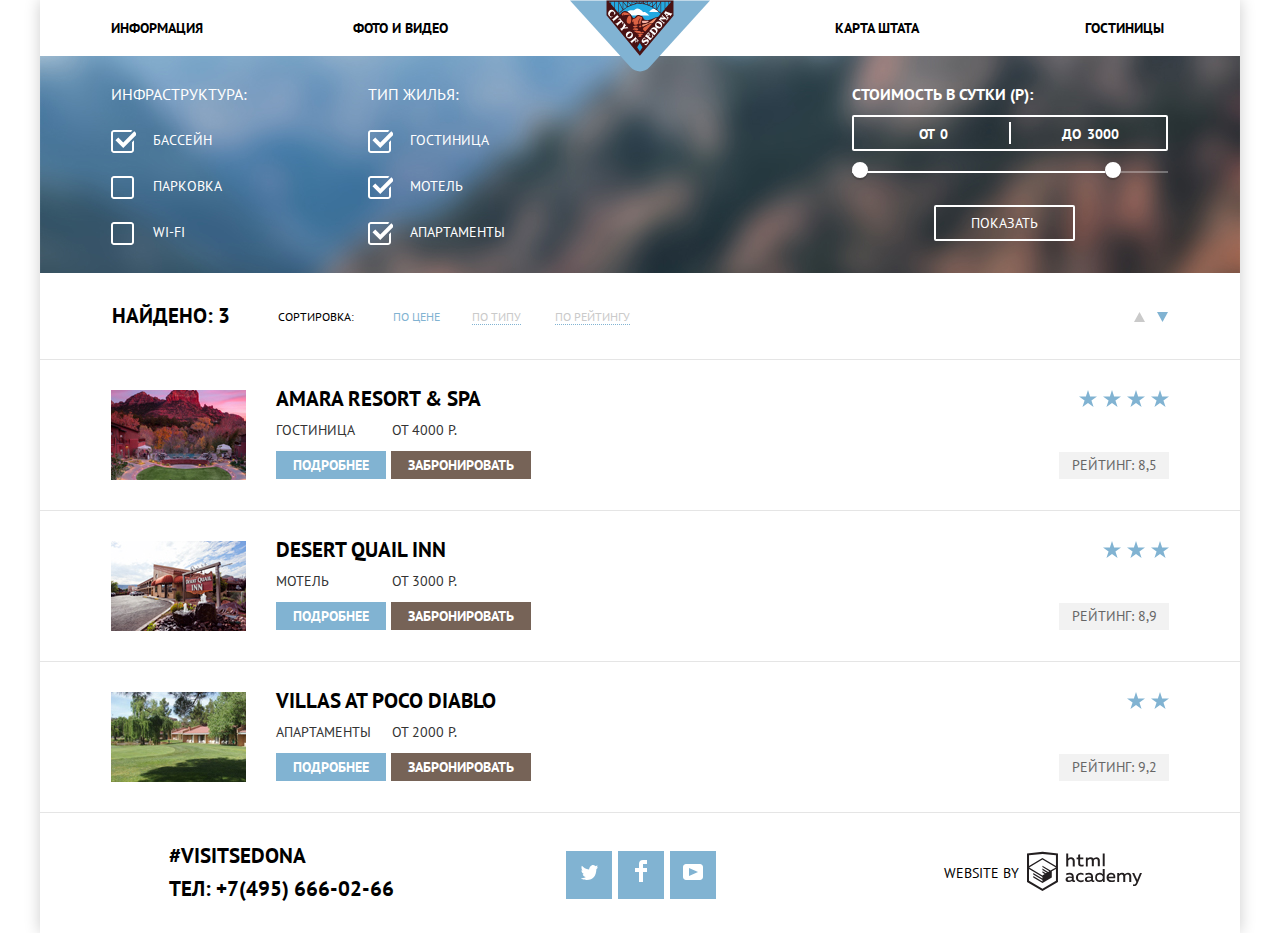
==== commit a40ae56a: "Спасибо Академии за знания <3" ====
--- a/inner.html
+++ b/inner.html
@@ -19,9 +19,9 @@
         </a>
         <ul class="list-navigation">
           <li class="navigation-item"><a href="#">Информация</a></li>
-          <li class="navigation-item"><a href="#">Фото и видео</a></li>
-          <li class="navigation-item"><a href="#">Карта штата</a></li>
-          <li class="navigation-item"><a href="">Гостиницы</a></li>
+          <li class="photo-video"><a href="#">Фото и видео</a></li>
+          <li class="map-state"><a href="#">Карта штата</a></li>
+          <li class="shelter"><a href="inner.html">Гостиницы</a></li>
         </ul>
       </nav>
     </header>
@@ -190,12 +190,12 @@
         </ul>
       </section>
     </main>
-    <footer class="main-footer">
-      <div class="main-footer-item main-footer-contacts">
-        <a class="footer-hashtag">#visitSEDONA</a>
-        <a class="footer-text">Тел: +7(495) 666-02-66</a>
+    <footer class="main-footer1">
+      <div class="main-footer-item1 main-footer-contacts1">
+        <span class="footer-hashtag1">#visitSEDONA</span>
+        <a class="footer-text1">Тел: +7(495) 666-02-66</a>
       </div>
-      <ul class="main-footer-item main-footer-social">
+      <ul class="main-footer-item1 main-footer-social1">
         <li class="button-social"><a href=""><img src="img/twitter.svg" width="17" height="15" alt="Twitter"></a></li>
         <!--Twitter-->
         <li class="button-social"><a href=""><img src="img/fb-icon.svg" width="12" height="22" alt="Facebook"></a></li>
@@ -203,9 +203,9 @@
         <li class="button-social"><a href=""><img src="img/youtube.svg" width="20" height="16" alt="YouTube"></a></li>
         <!--YouTube-->
       </ul>
-      <div class="main-footer-item">
+      <div class="main-footer-item1">
         <p>Website by</p>
-        <a href="https://htmlacademy.ru/intensive/htmlcss"><img class="creator-logo" src="img/logo-htmlacademy.svg" width="115" height="41" alt="HTML Academy"></a>
+        <a class="hell-academy1" href="https://htmlacademy.ru/intensive/htmlcss"><img class="creator-logo1" src="img/logo-htmlacademy.svg" width="115" height="41" alt="HTML Academy"></a>
       </div>
     </footer>
   </div>
--- a/css/style.css
+++ b/css/style.css
@@ -1,13 +1,11 @@
 body {
   margin: 0;
   padding: 0;
-
   font-family: "PT Sans", Arial, sans-serif;
   font-size: 14px;
   font-weight: normal;
   color: #000;
   line-height: 26px;
-
   text-transform: uppercase;
 }
 
@@ -20,13 +18,11 @@
 .visually-hidden,
 .visually-hidden:not(:focus):not(:active) {
   position: absolute;
-
   width: 1px;
   height: 1px;
   margin: -1px;
   border: 0;
   padding: 0;
-
   clip-path: inset(100%);
   clip: rect(0 0 0 0);
   overflow: hidden;
@@ -37,7 +33,6 @@
   width: 1200px;
   height: 510px;
   padding-top: 76px;
-
   text-align: center;
   background-color: #fff;
   background-image: url("../img/fon.jpg");
@@ -58,8 +53,6 @@
 a {
   text-decoration: none;
 }
-
-
 
 button.search-form-btn {
   min-height: 58px;
@@ -93,15 +86,11 @@
   position: absolute;
   top: 0;
   right: -34px;
-
   width: 22px;
   height: 22px;
-
   font-size: 0;
-
   background-color: transparent;
   border: 0;
-
   cursor: pointer;
 }
 
@@ -118,15 +107,14 @@
   display: flex;
   margin: 0;
   padding: 0;
-
   list-style: none;
 }
 
 .navigation-item {
   width: 240px;
   padding: 15px 0;
-
-  text-align: center;
+  text-align: left;
+  margin-left: 71px;
 }
 
 .navigation-item:nth-child(2) {
@@ -146,9 +134,24 @@
   color: rgba(0, 0, 0, 0.3);
 }
 
+.photo-video{
+  margin-top: 15px;
+  margin-left: 2px;
+}
+
+.map-state{
+  margin-top: 15px;
+  margin-left: 387px;
+}
+
+.shelter{
+  margin-top: 15px;
+  margin-left: 166px;
+}
+
+
 .main-index {
   text-align: center;
-
   background-color: #ffffff;
 }
 
@@ -160,7 +163,7 @@
 
 .main-description {
   width: 636px;
-  margin: 0 auto 37px;
+  margin: -2px auto 28px;
   padding: 0 15px;
   text-align: center;
   text-transform: uppercase;
@@ -172,11 +175,11 @@
 
 .text-features {
   margin-top: 24px;
-
+  color: #333333;
 }
 
 .main-map {
-  margin: 55px 0 28px 0;
+  margin: 52px 0 23px 0;
   font-size: 30px;
   font-weight: bold;
   line-height: 36px;
@@ -189,7 +192,7 @@
 .select-map {
   line-height: 24px;
   color: #333;
-  margin: 0 auto 42px;
+  margin: 0 auto 47px;
 }
 
 .form {
@@ -199,19 +202,19 @@
 
 @keyframes bounce {
   0% {
-    transform: translateY(-100px);
+    -ms-transform: translateY(-100px);
   }
 
   70% {
-    transform: translateY(30px);
+    -ms-transform: translateY(30px);
   }
 
   90% {
-    transform: translateY(-10px);
+    -ms-transform: translateY(-10px);
   }
 
   100% {
-    transform: translateY(0);
+    -ms-transform: translateY(0);
   }
 }
 
@@ -224,7 +227,6 @@
 }
 
 @keyframes shake {
-
   0%,
   100% {
     transform: translateX(0);
@@ -248,7 +250,6 @@
 
 .button-size button {
   font: inherit;
-
   border: none;
   font-weight: bold;
   color: #a9a9a9;
@@ -257,13 +258,11 @@
 .search-button-map {
   width: 568px;
   padding: 30px 0;
-
   font-size: 21px;
   line-height: 26px;
   font-family: "PT Sans", Arial, sans-serif;
   font-weight: bold;
   text-transform: uppercase;
-
   color: #ffffff;
   background-color: #766357;
   border: none;
@@ -276,7 +275,6 @@
 
 .search-button-map:active {
   color: rgba(255, 255, 255, 0.3);
-
   background-color: #503e33;
 }
 
@@ -285,10 +283,8 @@
   z-index: 1;
   color: #000000;
   font-weight: bold;
-
   background-color: #ffffff;
   box-shadow: 0 7px 15px 0px rgba(0, 1, 1, 0.15);
-
   display: flex;
   flex-direction: column;
   width: 568px;
@@ -306,7 +302,6 @@
   border: 0;
 }
 
-
 .map-field {
   width: 100%;
   z-index: 5;
@@ -353,13 +348,11 @@
 
 .index-search__form-calendar {
   position: absolute;
-  right: 60px;
-
+  right: 58px;
 
   margin: 0;
   padding-top: 2px;
   border: 0;
-
   line-height: 37px;
   font-weight: bold;
   font-size: 22px;
@@ -371,17 +364,14 @@
 .index-search__form-calendar:hover,
 .index-search__form-calendar:focus {
   color: #000000;
-
   outline: none;
   cursor: pointer;
 }
 
 .hotel-persons {
   width: 114px;
-
   text-align: center;
 }
-
 
 .search-form input {
   border: none;
@@ -395,18 +385,15 @@
 .search-form input:focus {
   outline: none;
   border: 2px solid #e5e5e5;
-
   background-color: #fff;
 }
 
 .index-search__minus-btn {
   position: absolute;
   left: 14px;
-
   margin: 0;
   padding: 0;
   border: 0;
-
   line-height: 33px;
   font-size: 37px;
   letter-spacing: -2px;
@@ -417,11 +404,9 @@
 .index-search__plus-btn {
   position: absolute;
   right: 14px;
-
   margin: 0;
   padding: 0;
   border: 0;
-
   line-height: 37px;
   font-weight: bold;
   font-size: 22px;
@@ -435,7 +420,6 @@
 .index-search__plus-btn:hover,
 .index-search__plus-btn:focus {
   color: #000000;
-
   outline: none;
   cursor: pointer;
 }
@@ -448,7 +432,6 @@
 .index-search__plus-btn:active {
   color: #81b3d2;
 }
-
 
 .button-social {
   display: flex;
@@ -457,7 +440,6 @@
   width: 46px;
   height: 48px;
   margin-right: 6px;
-
   background-color: #81b3d2;
 }
 
@@ -485,16 +467,31 @@
   display: flex;
   align-items: center;
   height: 120px;
-
   padding-top: 0;
   color: #000000;
   background-color: rgba(255, 255, 255, 0.9);
 }
 
+.main-footer1 {
+  width: 100%;
+  position: relative;
+  z-index: 1;
+  display: flex;
+  align-items: center;
+  height: 120px;
+  padding-top: 0;
+  color: #000000;
+  background-color: rgba(255, 255, 255, 0.9);
+}
+
 .main-footer-item {
   display: flex;
   justify-content: center;
-  align-items: center;
+}
+
+.main-footer-item1 {
+  display: flex;
+  justify-content: center;
 }
 
 .main-footer-contacts {
@@ -502,6 +499,16 @@
   align-items: baseline;
   margin-right: 178px;
   margin-left: 123px;
+  margin-bottom: 5px;
+}
+
+.main-footer-contacts1 {
+  flex-direction: column;
+  align-items: baseline;
+  margin-top: 3px;
+  margin-right: 172px;
+  margin-left: 129px;
+  margin-bottom: 5px;
 }
 
 .footer-hashtag,
@@ -509,27 +516,51 @@
   text-decoration: none;
   padding: 0;
   margin: 0;
-
   font-size: 21px;
   line-height: 33px;
   font-weight: bold;
 }
 
+.footer-hashtag1,
+.footer-text1 {
+  text-decoration: none;
+  padding: 0;
+  margin: 0;
+  font-size: 21px;
+  line-height: 33px;
+  font-weight: bold;
+}
+
 .footer-hashtag {
   margin-right: 87px;
 }
 
 .main-footer-social {
-  margin: 0 228px 0 0;
+  margin: 2px 228px 4px 0;
   list-style: none;
   padding: 0;
+}
+
+.main-footer-social1 {
+  margin: 7px 228px 4px 0;
+  list-style: none;
+  padding: 0;
+}
+
+.hell-academy{
+  margin-left: -3px;
+}
+
+.hell-academy1{
+  margin-left: -3px;
+  margin-bottom: -4px;
 }
 
 .creator-logo {
   fill: #000000;
   width: 115px;
-  height: 41px;
-  margin-left: 8px;
+  height: 51px;
+  margin-left: 11px;
 }
 
 .creator-logo:hover,
@@ -538,6 +569,22 @@
 }
 
 .creator-logo:active {
+  fill: #bdbbbc;
+}
+
+.creator-logo1 {
+  fill: #000000;
+  width: 115px;
+  height: 51px;
+  margin-left: 11px;
+}
+
+.creator-logo1:hover,
+.creator-logo1:focus {
+  fill: #81b3d2;
+}
+
+.creator-logo1:active {
   fill: #bdbbbc;
 }
 
@@ -555,14 +602,12 @@
 .index-search__guests-number,
 .index-search__form-btn {
   height: 38px;
-
   font-size: 14px;
   line-height: 14px;
   color: #000000;
   font-weight: bold;
   text-transform: uppercase;
   font-family: "PT Sans", Arial, sans-serif;
-
   background-color: #f2f2f2;
   border: 2px solid #f2f2f2;
 }
@@ -580,7 +625,6 @@
   line-height: 21px;
   font-size: 21px;
   vertical-align: middle;
-
   width: 100%;
   height: 255px;
   margin: 0;
@@ -606,9 +650,8 @@
   background-color: #ffffff;
   text-align: center;
   vertical-align: middle;
-
   width: 1200px;
-  height: 255px;
+  height: 258px;
   margin: 0 auto;
   display: flex;
 }
@@ -619,20 +662,26 @@
 
 .city-advantage h2,
 .area-advantage h2 {
+  margin-top: 23px;
   font-size: 21px;
   line-height: 21px;
 }
 
+.hell {
+  margin-top: -7px;
+  margin-bottom: 26px;
+}
+
 .text-heading {
   width: 117px;
-  margin-left: 117px;
-  margin-top: 29px;
-  margin-bottom: 10px;
+  margin-left: 141px;
+  margin-bottom: 21px;
 }
 
 .text-explanation {
-  width: 208px;
+  width: 261px;
   margin-left: 70px;
+  margin-top: 20px;
 }
 
 .city-advantage p,
@@ -647,18 +696,17 @@
 .city-advantage {
   width: 400px;
   margin: 60px 50px 68px;
-
 }
 
 .description {
   width: 400px;
-  margin: 43px 0 64px 0;
+  margin: 45px 0 64px 0;
 }
 
 .description h2 {
   font-size: 21px;
-  line-height: 26px;
-  margin: 0 0 15px 125px;
+  line-height: 23px;
+  margin: 0 0 19px 125px;
   width: 151px;
 }
 
@@ -670,7 +718,7 @@
 
 .area-advantage {
   width: 400px;
-  padding: 25px;
+  padding-top: 25px;
   background-color: #eeeeee;
 }
 
@@ -691,14 +739,14 @@
 }
 
 .filter fieldset {
-  margin-top: 25px;
+  margin-top: 28px;
   margin-left: 60px;
   border: none;
 }
 
 .filter fieldset:last-child {
   margin-right: 337px;
-  margin-left: 88px;
+  margin-left: 98px;
 }
 
 .filter legend {
@@ -723,14 +771,11 @@
   font-size: 14px;
   line-height: 21px;
   font-weight: 400;
-
 }
 
 .filter-option label {
   position: relative;
-
   display: block;
-
   cursor: pointer;
   user-select: none;
 }
@@ -740,7 +785,6 @@
   position: absolute;
   left: -42px;
   top: 0;
-
   width: 25px;
   height: 25px;
   background-image: url("../img/checkbox-off.svg");
@@ -753,7 +797,6 @@
   position: absolute;
   left: -42px;
   top: 0;
-
   width: 25px;
   height: 25px;
   background-image: url("../img/checkbox-on.svg");
@@ -786,16 +829,15 @@
 }
 
 .filter-range {
-  width: 318px;
-  margin-top: 31px;
-
+  width: 316px;
+  margin-top: 28px;
   color: #ffffff;
   text-transform: uppercase;
 }
 
 .filter-range-title {
-  margin-bottom: 9px;
-
+  margin-top: 0;
+  margin-bottom: 10px;
   font-weight: 600;
   font-size: 16px;
   line-height: 21px;
@@ -803,12 +845,9 @@
 
 .price-controls {
   position: relative;
-
-  height: 39px;
+  height: 36px;
   margin-bottom: 20px;
-
   font-size: 0;
-
   border: 2px solid #ffffff;
   border-radius: 2px;
 }
@@ -818,33 +857,28 @@
   position: absolute;
   top: 50%;
   left: 50%;
-
   width: 2px;
   height: 22px;
-
   background: #ffffff;
   transform: translate(-50%, -50%);
 }
 
 .price-controls label {
   display: inline-block;
-
   font-size: 14px;
-  line-height: 38px;
+  line-height: 35px;
   vertical-align: top;
-
   cursor: pointer;
 }
 
 .min-price {
   margin-left: 65px;
   font-weight: bold;
-
 }
 
 .max-price {
   float: right;
-  margin-right: 30px;
+  margin-right: 34px;
   font-weight: bold;
 }
 
@@ -852,40 +886,33 @@
   width: 47px;
   height: 35px;
   margin: 0;
-
   color: inherit;
   font: inherit;
-
   background: none;
   border: none;
 }
 
 .range-controls {
   position: relative;
-
   margin-bottom: 32px;
 }
 
 .range-controls .scale {
   height: 2px;
-
   background: rgba(255, 255, 255, 0.3);
 }
 
 .range-controls .bar {
   width: 80%;
   height: 2px;
-
   background: #ffffff;
 }
 
 .range-toggle {
   position: absolute;
   top: -9px;
-
   width: 4px;
   height: 4px;
-
   background: #ababab;
   border: 8px solid #ffffff;
   border-radius: 50%;
@@ -903,14 +930,12 @@
 
 .btn-transparent {
   display: block;
-  margin: 0 auto;
+  margin-left: 82px;
   padding: 6px 35px;
-
   font-size: 14px;
   line-height: 20px;
   color: #ffffff;
   text-transform: uppercase;
-
   background: transparent;
   border: 2px solid #ffffff;
   border-radius: 2px;
@@ -919,10 +944,8 @@
 
 .btn-transparent:hover {
   color: #000000;
-
   background: #ffffff;
 }
-
 
 .filter-result {
   display: flex;
@@ -933,11 +956,11 @@
 }
 
 .found {
-  margin-top: 30px;
-  font-size: 21px;
-  line-height: 26px;
-  margin-right: 48px;
-  font-weight: bold;
+    margin-top: 30px;
+    font-size: 21px;
+    line-height: 25px;
+    margin-right: 48px;
+    font-weight: bold;
 }
 
 .filter-features {
@@ -952,7 +975,6 @@
   font-size: 12px;
   line-height: 18px;
   font-weight: 400;
-
 }
 
 .sorting {
@@ -1040,22 +1062,17 @@
 input[type="checkbox"].visually-hidden,
 input[type="radio"].visually-hidden {
   position: absolute;
-
   width: 1px;
   height: 1px;
   margin: -1px;
   border: 0;
   padding: 0;
-
   white-space: nowrap;
-
   clip-path: inset(100%);
   clip: rect(0 0 0 0);
   overflow: hidden;
 }
 
-
-
 .hotel-list {
   margin: 0;
   padding-left: 0;
@@ -1063,24 +1080,21 @@
 
 .hotel-info-left {
   display: flex;
-  margin-left: 72px;
-
+  margin-left: 71px;
 }
 
 .hotel-item {
   display: flex;
+  padding-top: 30px;
+  padding-bottom: 30px;
   justify-content: space-between;
   align-items: flex-start;
   min-height: 121px;
-  margin-top: 30px;
-
   font-size: 14px;
   line-height: 21px;
-
   border-bottom: 1px solid #e5e5e5;
   background-color: #ffffff;
 }
-
 
 .hotel-item-info {
   display: block;
@@ -1088,8 +1102,6 @@
   margin-left: 30px;
 }
 
-
-
 .hotels {
   background-color: #ffffff;
   background-image: none;
@@ -1098,8 +1110,9 @@
 .hotel-item-head {
   width: 100%;
   margin: 0;
+  margin-top: -4px;
   padding-bottom: 2px;
-  padding-top: 3px;
+  padding-top: 0;
   display: flex;
   font-size: 21px;
   line-height: 26px;
@@ -1120,11 +1133,13 @@
 .hotel-item-details {
   width: 100%;
   display: flex;
-  margin-bottom: 18px;
+  margin-top: 13px;
+  margin-bottom: 14px;
 }
 
 .hotel-diversity,
 .hotel-price {
+  margin-top: -7px;
   width: 115px;
   font-size: 14px;
   line-height: 21px;
@@ -1133,23 +1148,22 @@
 }
 
 .hotel-diversity {
-  margin-right: 8px;
+  margin-right: 1px;
 }
 
 .hotel-details,
 .hotel-book {
   width: 110px;
-  padding: 6px 17px;
+  padding: 5px 17px;
   font-size: 14px;
   line-height: 21px;
   color: #ffffff;
   font-weight: bold;
-
   background-color: #81b3d2;
 }
 
 .hotel-details {
-  margin-right: 6px;
+  margin-right: 1px;
 }
 
 .hotel-details:hover {
@@ -1158,7 +1172,6 @@
 
 .hotel-details:active {
   color: rgba(255, 255, 255, 0.3);
-
   background-color: #5496bd;
 }
 
@@ -1173,13 +1186,12 @@
 
 .hotel-book:active {
   color: rgba(255, 255, 255, 0.3);
-
   background-color: #503e33;
 }
 
 .hotel-item-rate {
   display: block;
-  margin-right: 73px;
+  margin-right: 71px;
   justify-content: space-between;
   width: 110px;
   height: 90px;
@@ -1194,23 +1206,19 @@
   text-align: center;
   font-size: 14px;
   line-height: 21px;
-
   color: #666666;
-
   background-color: #f2f2f2;
 }
-
 
 .stars {
   display: flex;
   list-style: none;
   justify-content: flex-end;
-
   padding-bottom: 35%;
 }
 
 .margin-stars {
-  margin-right: 5px;
+  margin-right: 6px;
 }
 
 .name-size {
@@ -1229,7 +1237,6 @@
   box-shadow: 0 0 15px rgba(0, 1, 1, 0.2);
 }
 
-
 .header-logo {
   position: absolute;
   left: 50%;
